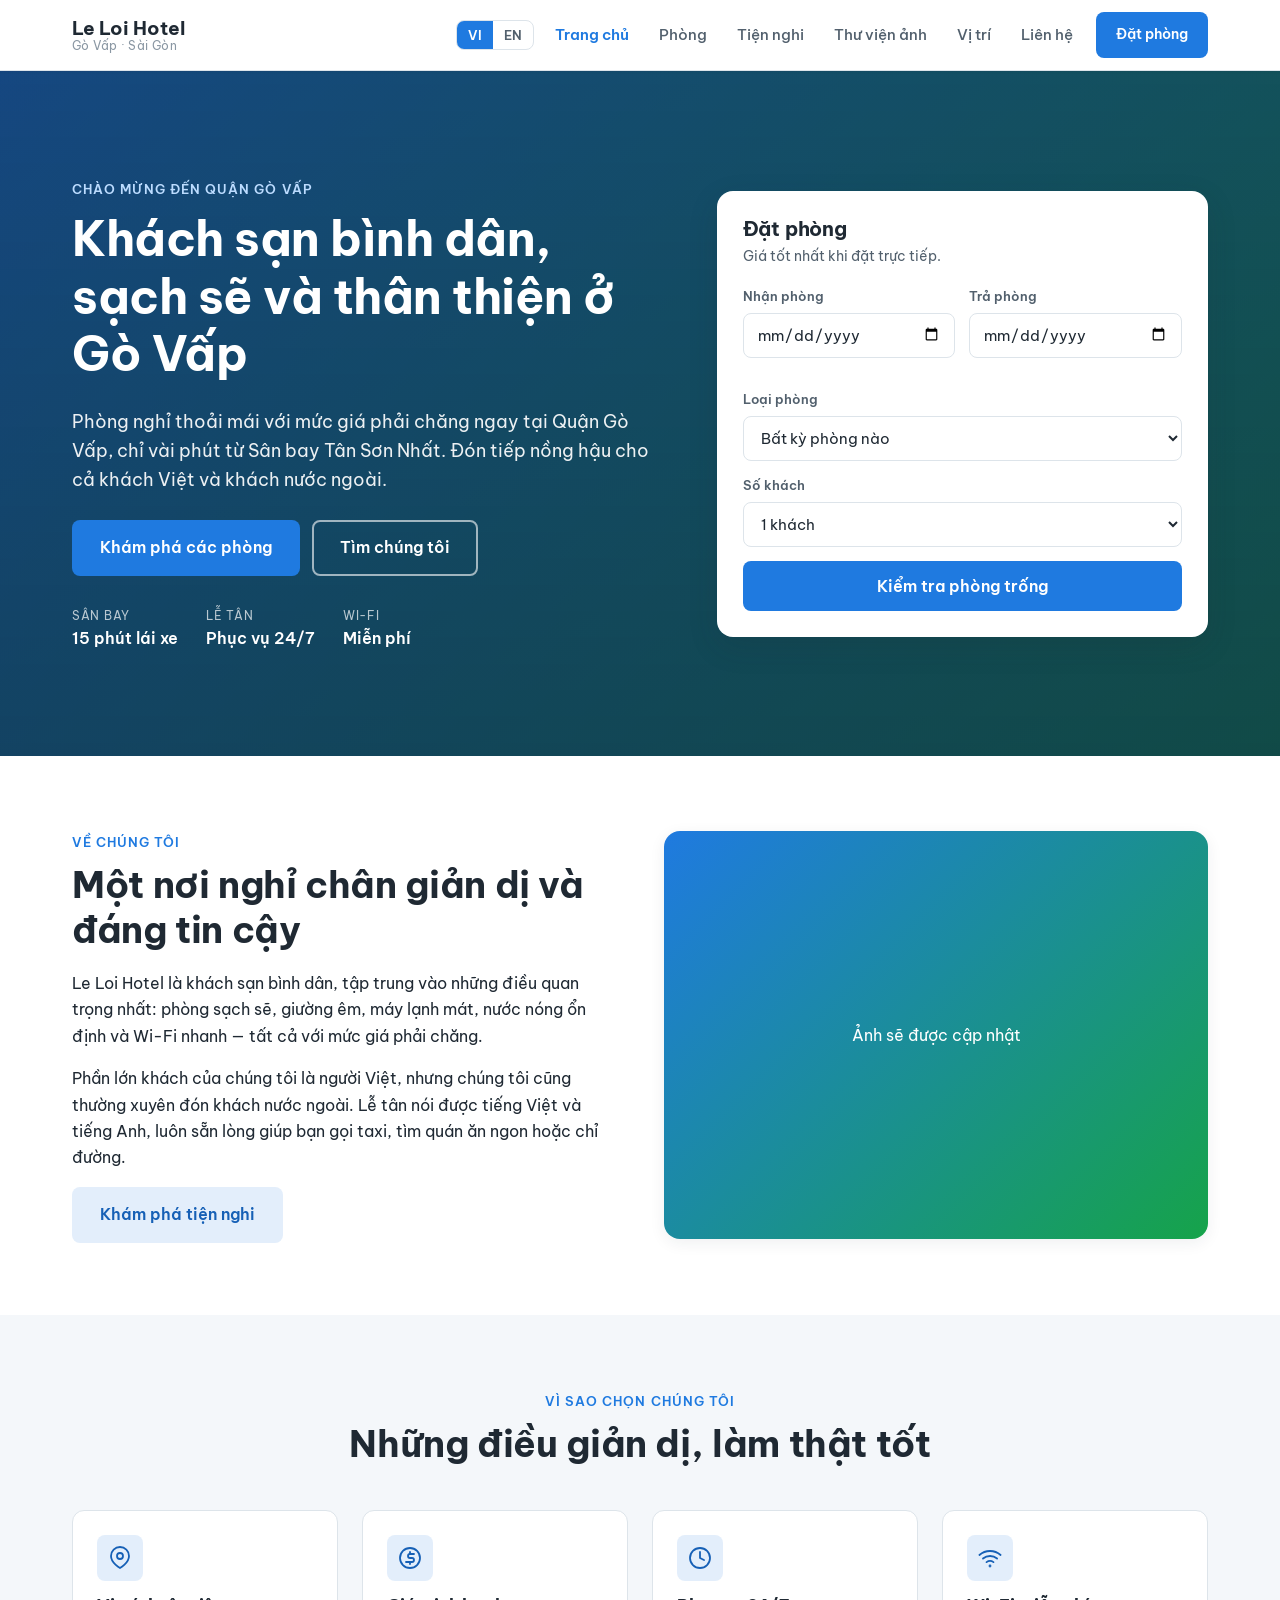
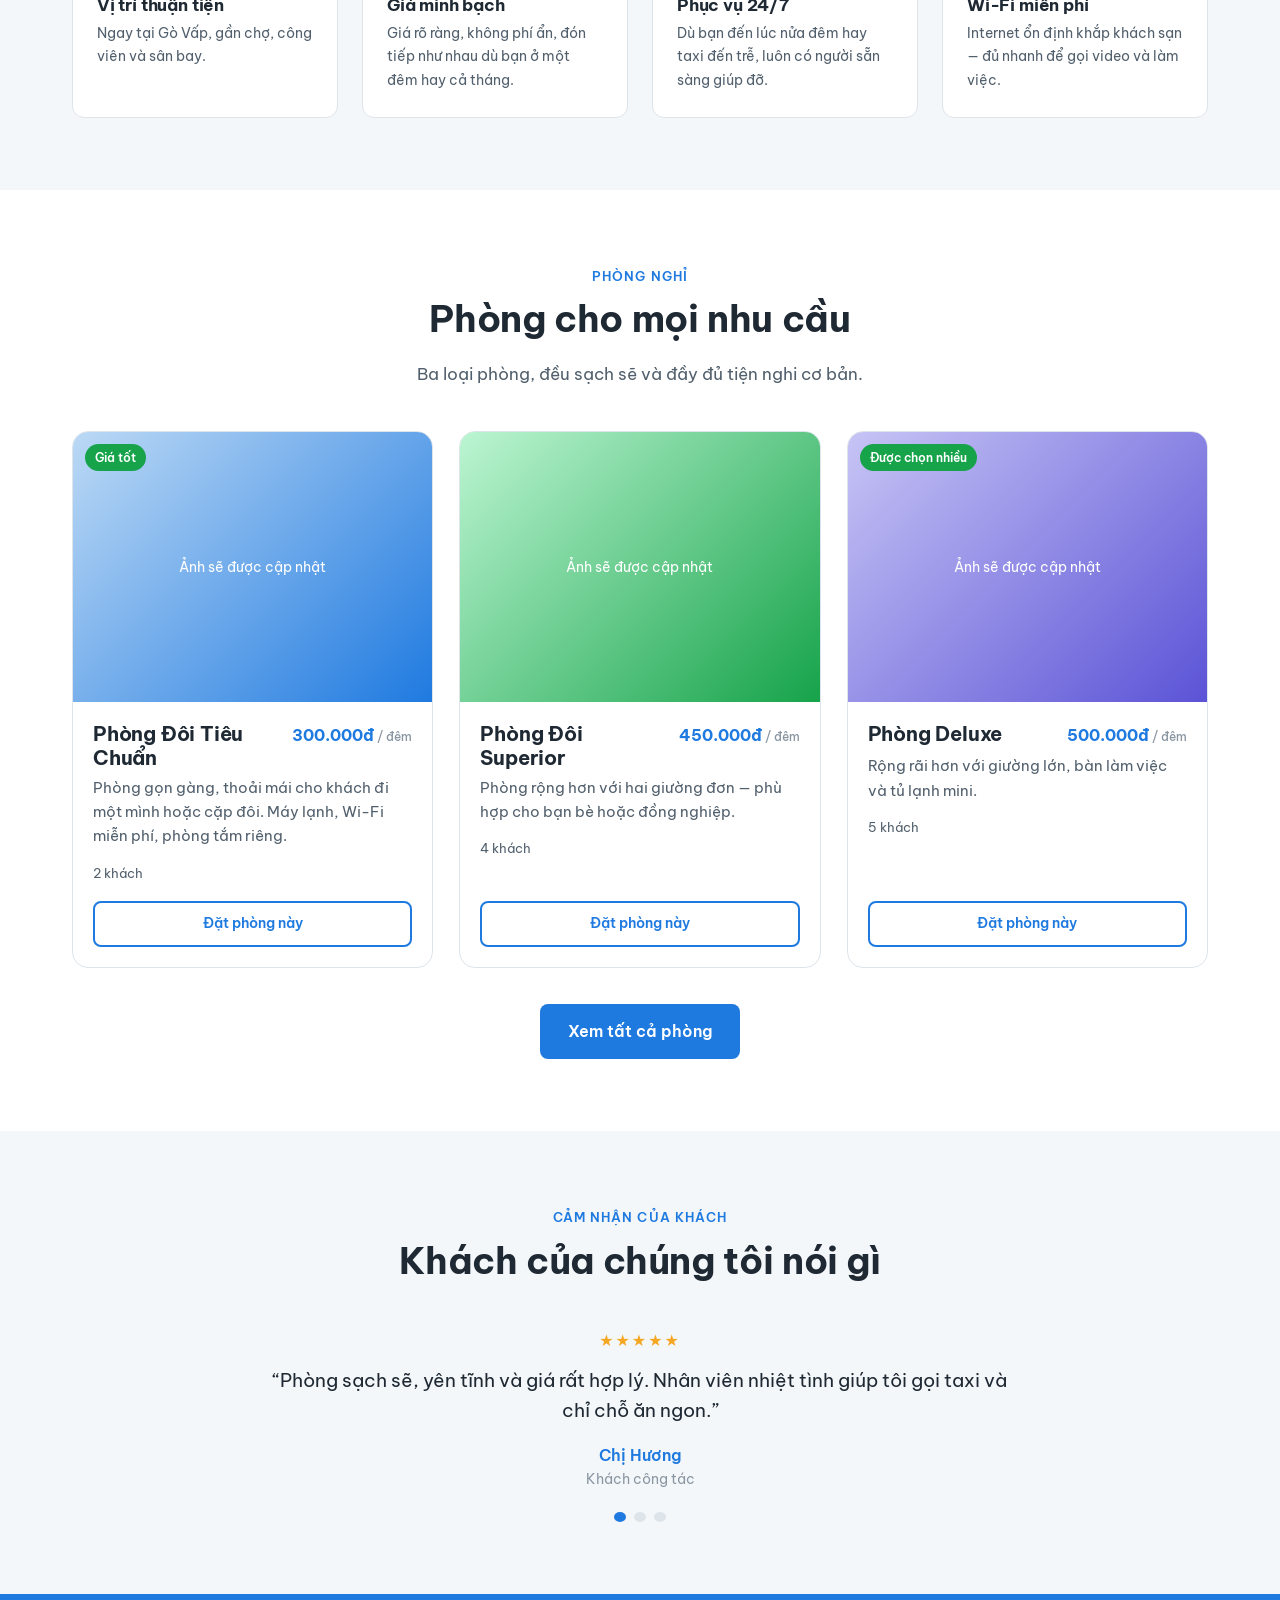
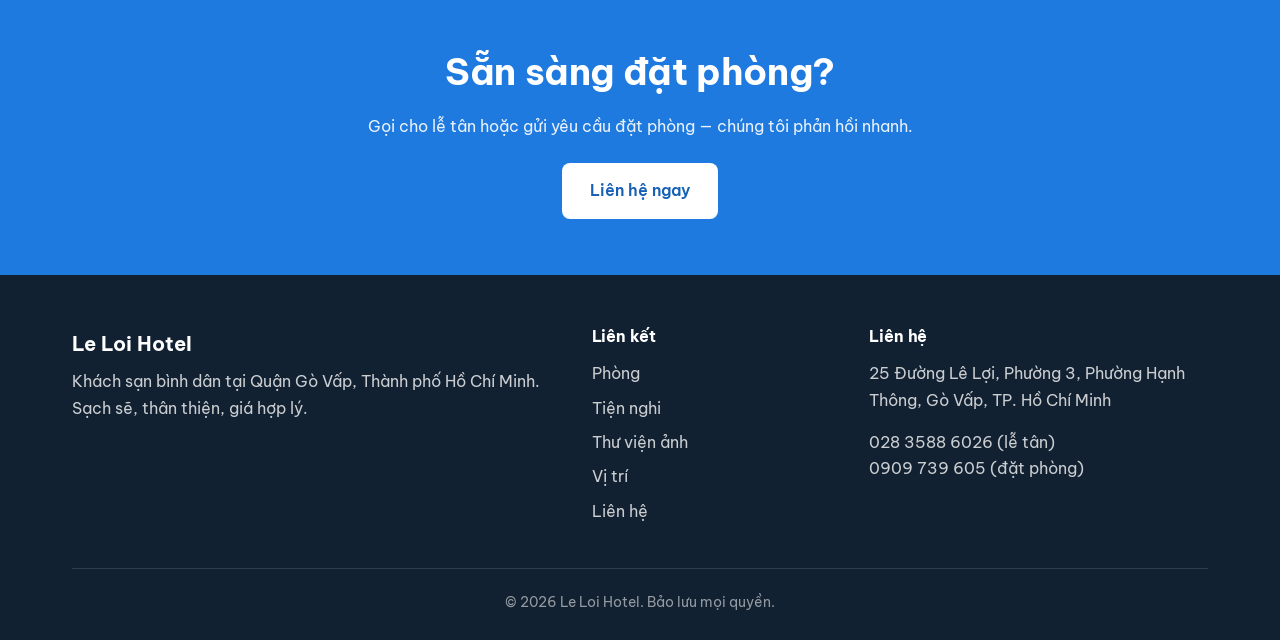
==== index.html @ 4b9545bc "Remove Family room from the website Co-Authored-By: Claude Sonnet 4.6 <noreply@anthropic.com>" ====
<!doctype html>
<html lang="vi">
<head>
  <meta charset="utf-8">
  <meta name="viewport" content="width=device-width, initial-scale=1">
  <title>Le Loi Hotel — Khách sạn bình dân tại Gò Vấp, TP.HCM</title>
  <meta name="description" content="Le Loi Hotel — khách sạn bình dân, sạch sẽ tại 25 Đường Lê Lợi, Phường Hạnh Thông, Gò Vấp, TP.HCM. Gần sân bay Tân Sơn Nhất. Budget hotel in Go Vap, HCMC.">
  <meta name="theme-color" content="#1f7ae0">
  <link rel="icon" href="data:image/svg+xml,%3Csvg xmlns='http://www.w3.org/2000/svg' viewBox='0 0 100 100'%3E%3Crect width='100' height='100' rx='20' fill='%231f7ae0'/%3E%3Ctext x='50' y='70' font-family='Segoe UI,sans-serif' font-size='58' font-weight='700' fill='white' text-anchor='middle'%3EL%3C/text%3E%3C/svg%3E">
  <link rel="preconnect" href="https://fonts.googleapis.com">
  <link rel="preconnect" href="https://fonts.gstatic.com" crossorigin>
  <link href="https://fonts.googleapis.com/css2?family=Be+Vietnam+Pro:wght@400;500;600;700&display=swap" rel="stylesheet">
  <link rel="stylesheet" href="css/style.css">
</head>
<body data-title-key="meta.title.home">

  <!-- NAV -->
  <header class="nav" role="banner">
    <div class="container">
      <div class="nav__inner">
        <a href="index.html" class="nav__brand">
          <span class="nav__brand-name">Le Loi Hotel</span>
          <span class="nav__brand-tag" data-i18n="brand.tag">Gò Vấp · Sài Gòn</span>
        </a>
        <div class="nav__right">
          <div class="lang-switch" role="group" aria-label="Language">
            <button class="lang-switch__btn is-active" data-lang="vi" type="button">VI</button>
            <button class="lang-switch__btn" data-lang="en" type="button">EN</button>
          </div>
          <button class="nav__toggle" type="button" aria-label="Menu" aria-expanded="false">
            <span></span><span></span><span></span>
          </button>
          <nav class="nav__menu" aria-label="Main">
            <a href="index.html" class="nav__link is-active" data-i18n="nav.home">Trang chủ</a>
            <a href="rooms.html" class="nav__link" data-i18n="nav.rooms">Phòng</a>
            <a href="amenities.html" class="nav__link" data-i18n="nav.amenities">Tiện nghi</a>
            <a href="gallery.html" class="nav__link" data-i18n="nav.gallery">Thư viện ảnh</a>
            <a href="location.html" class="nav__link" data-i18n="nav.location">Vị trí</a>
            <a href="contact.html" class="nav__link" data-i18n="nav.contact">Liên hệ</a>
            <a href="#booking" class="btn btn--primary btn--sm nav__cta" data-i18n="nav.book">Đặt phòng</a>
          </nav>
        </div>
      </div>
    </div>
  </header>

  <!-- HERO -->
  <section class="hero" id="booking">
    <div class="container">
      <div class="hero__grid">
        <div class="hero__copy reveal">
          <span class="eyebrow" data-i18n="hero.eyebrow">Chào mừng đến Quận Gò Vấp</span>
          <h1 data-i18n="hero.title">Khách sạn bình dân, sạch sẽ và thân thiện ở Gò Vấp</h1>
          <p class="hero__lead" data-i18n="hero.lead">Phòng nghỉ thoải mái với mức giá phải chăng ngay tại Quận Gò Vấp, chỉ vài phút từ Sân bay Tân Sơn Nhất. Đón tiếp nồng hậu cho cả khách Việt và khách nước ngoài.</p>
          <div style="display:flex; gap:12px; flex-wrap:wrap;">
            <a href="rooms.html" class="btn btn--primary" data-i18n="btn.exploreRooms">Khám phá các phòng</a>
            <a href="location.html" class="btn btn--outline" style="color:#fff; border-color:rgba(255,255,255,0.6);" data-i18n="btn.findUs">Tìm chúng tôi</a>
          </div>
          <div class="hero__meta">
            <div class="hero__meta-item"><span class="label" data-i18n="hero.metaAirport">Sân bay</span><span class="value" data-i18n="hero.metaAirportV">15 phút lái xe</span></div>
            <div class="hero__meta-item"><span class="label" data-i18n="hero.metaDesk">Lễ tân</span><span class="value" data-i18n="hero.metaDeskV">Phục vụ 24/7</span></div>
            <div class="hero__meta-item"><span class="label" data-i18n="hero.metaWifi">Wi-Fi</span><span class="value" data-i18n="hero.metaWifiV">Miễn phí</span></div>
          </div>
        </div>

        <!-- Booking widget -->
        <div class="booking-card reveal">
          <h3 data-i18n="book.title">Đặt phòng</h3>
          <p class="booking-card__sub" data-i18n="book.sub">Giá tốt nhất khi đặt trực tiếp.</p>
          <form data-booking-form novalidate>
            <div class="booking-grid">
              <div class="field">
                <label for="ci" data-i18n="book.checkin">Nhận phòng</label>
                <input type="date" id="ci" name="checkin">
                <span class="field__error"></span>
              </div>
              <div class="field">
                <label for="co" data-i18n="book.checkout">Trả phòng</label>
                <input type="date" id="co" name="checkout">
                <span class="field__error"></span>
              </div>
            </div>
            <div class="field">
              <label for="rt" data-i18n="book.roomtype">Loại phòng</label>
              <select id="rt" name="roomtype">
                <option value="any" data-i18n="book.anyRoom">Bất kỳ phòng nào</option>
                <option value="standard" data-i18n="room.std">Phòng Đôi Tiêu Chuẩn</option>
                <option value="superior" data-i18n="room.sup">Phòng Đôi Superior</option>
                <option value="deluxe" data-i18n="room.dlx">Phòng Deluxe</option>
              </select>
            </div>
            <div class="field">
              <label for="gs" data-i18n="book.guests">Số khách</label>
              <select id="gs" name="guests">
                <option value="1" data-i18n="book.g1">1 khách</option>
                <option value="2" data-i18n="book.g2">2 khách</option>
                <option value="3" data-i18n="book.g3">3 khách</option>
                <option value="4" data-i18n="book.g4">4 khách</option>
              </select>
            </div>
            <button type="submit" class="btn btn--primary btn--block" data-i18n="btn.checkAvail">Kiểm tra phòng trống</button>
          </form>
        </div>
      </div>
    </div>
  </section>

  <!-- WELCOME -->
  <section class="section">
    <div class="container">
      <div class="welcome__grid">
        <div class="welcome__copy reveal">
          <span class="eyebrow" data-i18n="welcome.eyebrow">Về chúng tôi</span>
          <h2 data-i18n="welcome.title">Một nơi nghỉ chân giản dị và đáng tin cậy</h2>
          <p data-i18n="welcome.p1">Le Loi Hotel là khách sạn bình dân, tập trung vào những điều quan trọng nhất: phòng sạch sẽ, giường êm, máy lạnh mát, nước nóng ổn định và Wi-Fi nhanh — tất cả với mức giá phải chăng.</p>
          <p data-i18n="welcome.p2">Phần lớn khách của chúng tôi là người Việt, nhưng chúng tôi cũng thường xuyên đón khách nước ngoài. Lễ tân nói được tiếng Việt và tiếng Anh, luôn sẵn lòng giúp bạn gọi taxi, tìm quán ăn ngon hoặc chỉ đường.</p>
          <a href="amenities.html" class="btn btn--ghost" data-i18n="btn.amenities">Khám phá tiện nghi</a>
        </div>
        <div class="welcome__image reveal">
          <!-- PLACEHOLDER: replace with images/lobby.jpg -->
          <div class="split__image" data-placeholder style="background:linear-gradient(135deg,#1f7ae0,#16a34a); display:grid; place-items:center; color:#fff; text-align:center; padding:20px;">
            <span data-i18n="gal.placeholder">Ảnh sẽ được cập nhật</span>
          </div>
        </div>
      </div>
    </div>
  </section>

  <!-- WHY US -->
  <section class="section section--soft">
    <div class="container">
      <div class="section-header reveal">
        <span class="eyebrow" data-i18n="why.eyebrow">Vì sao chọn chúng tôi</span>
        <h2 data-i18n="why.title">Những điều giản dị, làm thật tốt</h2>
      </div>
      <div class="feature-grid">
        <div class="feature reveal">
          <div class="feature__icon" aria-hidden="true"><svg viewBox="0 0 24 24" fill="none" stroke="currentColor" stroke-width="1.8" stroke-linecap="round" stroke-linejoin="round"><path d="M21 10c0 7-9 12-9 12s-9-5-9-12a9 9 0 0 1 18 0z"/><circle cx="12" cy="10" r="3"/></svg></div>
          <h3 data-i18n="why.loc">Vị trí thuận tiện</h3>
          <p data-i18n="why.locP">Ngay tại Gò Vấp, gần chợ, công viên và sân bay.</p>
        </div>
        <div class="feature reveal">
          <div class="feature__icon" aria-hidden="true"><svg viewBox="0 0 24 24" fill="none" stroke="currentColor" stroke-width="1.8" stroke-linecap="round" stroke-linejoin="round"><circle cx="12" cy="12" r="10"/><path d="M16 8h-4a2 2 0 0 0 0 4h2a2 2 0 0 1 0 4H8"/><path d="M12 6v2M12 16v2"/></svg></div>
          <h3 data-i18n="why.price">Giá minh bạch</h3>
          <p data-i18n="why.priceP">Giá rõ ràng, không phí ẩn, đón tiếp như nhau dù bạn ở một đêm hay cả tháng.</p>
        </div>
        <div class="feature reveal">
          <div class="feature__icon" aria-hidden="true"><svg viewBox="0 0 24 24" fill="none" stroke="currentColor" stroke-width="1.8" stroke-linecap="round" stroke-linejoin="round"><circle cx="12" cy="12" r="10"/><polyline points="12 6 12 12 16 14"/></svg></div>
          <h3 data-i18n="why.service">Phục vụ 24/7</h3>
          <p data-i18n="why.serviceP">Dù bạn đến lúc nửa đêm hay taxi đến trễ, luôn có người sẵn sàng giúp đỡ.</p>
        </div>
        <div class="feature reveal">
          <div class="feature__icon" aria-hidden="true"><svg viewBox="0 0 24 24" fill="none" stroke="currentColor" stroke-width="1.8" stroke-linecap="round" stroke-linejoin="round"><path d="M5 12.55a11 11 0 0 1 14.08 0"/><path d="M1.42 9a16 16 0 0 1 21.16 0"/><path d="M8.53 16.11a6 6 0 0 1 6.95 0"/><circle cx="12" cy="20" r="0.5" fill="currentColor"/></svg></div>
          <h3 data-i18n="why.wifi">Wi-Fi miễn phí</h3>
          <p data-i18n="why.wifiP">Internet ổn định khắp khách sạn — đủ nhanh để gọi video và làm việc.</p>
        </div>
      </div>
    </div>
  </section>

  <!-- FEATURED ROOMS -->
  <section class="section">
    <div class="container">
      <div class="section-header reveal">
        <span class="eyebrow" data-i18n="rooms.eyebrow">Phòng nghỉ</span>
        <h2 data-i18n="rooms.title">Phòng cho mọi nhu cầu</h2>
        <p data-i18n="rooms.lead">Bốn loại phòng, đều sạch sẽ và đầy đủ tiện nghi cơ bản.</p>
      </div>
      <div class="card-grid">
        <article class="room-card reveal">
          <div class="room-card__img" style="background:linear-gradient(135deg,#bcd9f5,#1f7ae0); display:grid; place-items:center;"><span style="color:#fff; font-size:0.85rem;" data-i18n="gal.placeholder">Ảnh sẽ được cập nhật</span><span class="room-card__badge" data-i18n="room.badgeValue">Giá tốt</span></div>
          <div class="room-card__body">
            <div class="room-card__title"><h3 data-i18n="room.std">Phòng Đôi Tiêu Chuẩn</h3><span class="room-card__price">300.000đ<small> <span data-i18n="room.perNight">/ đêm</span></small></span></div>
            <p class="room-card__desc" data-i18n="room.stdDesc">Phòng gọn gàng, thoải mái cho khách đi một mình hoặc cặp đôi. Máy lạnh, Wi-Fi miễn phí, phòng tắm riêng.</p>
            <div class="room-card__meta"><span data-i18n="room.sleeps2">2 khách</span></div>
            <a href="rooms.html" class="btn btn--outline btn--sm" data-i18n="btn.bookRoom">Đặt phòng này</a>
          </div>
        </article>
        <article class="room-card reveal">
          <div class="room-card__img" style="background:linear-gradient(135deg,#bcf5d2,#16a34a); display:grid; place-items:center;"><span style="color:#fff; font-size:0.85rem;" data-i18n="gal.placeholder">Ảnh sẽ được cập nhật</span></div>
          <div class="room-card__body">
            <div class="room-card__title"><h3 data-i18n="room.sup">Phòng Đôi Superior</h3><span class="room-card__price">450.000đ<small> <span data-i18n="room.perNight">/ đêm</span></small></span></div>
            <p class="room-card__desc" data-i18n="room.supDesc">Phòng rộng hơn với hai giường đơn — phù hợp cho bạn bè hoặc đồng nghiệp.</p>
            <div class="room-card__meta"><span data-i18n="room.sleeps4">4 khách</span></div>
            <a href="rooms.html" class="btn btn--outline btn--sm" data-i18n="btn.bookRoom">Đặt phòng này</a>
          </div>
        </article>
        <article class="room-card reveal">
          <div class="room-card__img" style="background:linear-gradient(135deg,#c7c4f5,#5b53d6); display:grid; place-items:center;"><span style="color:#fff; font-size:0.85rem;" data-i18n="gal.placeholder">Ảnh sẽ được cập nhật</span><span class="room-card__badge" data-i18n="room.badgePopular">Được chọn nhiều</span></div>
          <div class="room-card__body">
            <div class="room-card__title"><h3 data-i18n="room.dlx">Phòng Deluxe</h3><span class="room-card__price">500.000đ<small> <span data-i18n="room.perNight">/ đêm</span></small></span></div>
            <p class="room-card__desc" data-i18n="room.dlxDesc">Rộng rãi hơn với giường lớn, bàn làm việc và tủ lạnh mini.</p>
            <div class="room-card__meta"><span data-i18n="room.sleeps5">5 khách</span></div>
            <a href="rooms.html" class="btn btn--outline btn--sm" data-i18n="btn.bookRoom">Đặt phòng này</a>
          </div>
        </article>
      </div>
      <div class="text-center" style="margin-top:36px;">
        <a href="rooms.html" class="btn btn--primary" data-i18n="btn.viewAll">Xem tất cả phòng</a>
      </div>
    </div>
  </section>

  <!-- TESTIMONIALS -->
  <section class="section section--soft">
    <div class="container">
      <div class="section-header reveal">
        <span class="eyebrow" data-i18n="test.eyebrow">Cảm nhận của khách</span>
        <h2 data-i18n="test.title">Khách của chúng tôi nói gì</h2>
      </div>
      <div class="testimonial-carousel reveal" data-testimonials>
        <div class="testimonial is-active">
          <div class="testimonial__stars">★★★★★</div>
          <p class="testimonial__quote" data-i18n="test.q1">“Phòng sạch sẽ, yên tĩnh và giá rất hợp lý...”</p>
          <div class="testimonial__author" data-i18n="test.a1">Chị Hương</div>
          <div class="testimonial__role" data-i18n="test.r1">Khách công tác</div>
        </div>
        <div class="testimonial">
          <div class="testimonial__stars">★★★★★</div>
          <p class="testimonial__quote" data-i18n="test.q2">“Stayed two weeks while working in Saigon...”</p>
          <div class="testimonial__author" data-i18n="test.a2">David</div>
          <div class="testimonial__role" data-i18n="test.r2">Khách nước ngoài</div>
        </div>
        <div class="testimonial">
          <div class="testimonial__stars">★★★★★</div>
          <p class="testimonial__quote" data-i18n="test.q3">“Gia đình tôi bốn người ở phòng gia đình rất thoải mái...”</p>
          <div class="testimonial__author" data-i18n="test.a3">Anh Tuấn</div>
          <div class="testimonial__role" data-i18n="test.r3">Gia đình bốn người</div>
        </div>
        <div class="testimonial-dots">
          <button class="testimonial-dot is-active" aria-label="1"></button>
          <button class="testimonial-dot" aria-label="2"></button>
          <button class="testimonial-dot" aria-label="3"></button>
        </div>
      </div>
    </div>
  </section>

  <!-- CTA -->
  <section class="cta-band">
    <div class="container reveal">
      <h2 data-i18n="cta.title">Sẵn sàng đặt phòng?</h2>
      <p data-i18n="cta.lead">Gọi cho lễ tân hoặc gửi yêu cầu đặt phòng — chúng tôi phản hồi nhanh.</p>
      <a href="contact.html" class="btn btn--primary" data-i18n="cta.btn">Liên hệ ngay</a>
    </div>
  </section>

  <!-- FOOTER -->
  <footer class="footer">
    <div class="container">
      <div class="footer__grid">
        <div>
          <div class="footer__brand-name">Le Loi Hotel</div>
          <p data-i18n="foot.about">Khách sạn bình dân tại Quận Gò Vấp, Thành phố Hồ Chí Minh. Sạch sẽ, thân thiện, giá hợp lý.</p>
        </div>
        <div>
          <h4 data-i18n="foot.links">Liên kết</h4>
          <ul class="footer__links">
            <li><a href="rooms.html" data-i18n="nav.rooms">Phòng</a></li>
            <li><a href="amenities.html" data-i18n="nav.amenities">Tiện nghi</a></li>
            <li><a href="gallery.html" data-i18n="nav.gallery">Thư viện ảnh</a></li>
            <li><a href="location.html" data-i18n="nav.location">Vị trí</a></li>
            <li><a href="contact.html" data-i18n="nav.contact">Liên hệ</a></li>
          </ul>
        </div>
        <div>
          <h4 data-i18n="foot.contact">Liên hệ</h4>
          <p data-i18n="foot.addr">Đường Lê Lợi, Quận Gò Vấp, TP. Hồ Chí Minh</p>
          <p>028 3588 6026 (lễ tân)<br>0909 739 605 (đặt phòng)</p>
        </div>
      </div>
      <div class="footer__bottom">
        © <span data-year>2026</span> Le Loi Hotel. <span data-i18n="foot.rights">Bảo lưu mọi quyền.</span>
      </div>
    </div>
  </footer>

  <!-- BOOKING MODAL -->
  <div class="modal" id="booking-modal" role="dialog" aria-modal="true" aria-labelledby="modal-title">
    <div class="modal__overlay" data-modal-close></div>
    <div class="modal__dialog">
      <button class="modal__close" data-modal-close aria-label="Close"><svg width="22" height="22" viewBox="0 0 24 24" fill="none" stroke="currentColor" stroke-width="2"><line x1="18" y1="6" x2="6" y2="18"/><line x1="6" y1="6" x2="18" y2="18"/></svg></button>
      <div class="modal__icon"><svg width="28" height="28" viewBox="0 0 24 24" fill="none" stroke="currentColor" stroke-width="2.2" stroke-linecap="round" stroke-linejoin="round"><polyline points="20 6 9 17 4 12"/></svg></div>
      <h3 id="modal-title" data-i18n="modal.title">Đã nhận yêu cầu đặt phòng</h3>
      <p data-i18n="modal.body">Cảm ơn bạn! Chúng tôi sẽ liên hệ trong vòng 2 giờ để xác nhận.</p>
      <div class="modal__summary">
        <div class="modal__row"><span class="label" data-i18n="modal.room">Phòng</span><span class="value" data-field="modal-room"></span></div>
        <div class="modal__row"><span class="label" data-i18n="modal.checkin">Nhận phòng</span><span class="value" data-field="modal-checkin"></span></div>
        <div class="modal__row"><span class="label" data-i18n="modal.checkout">Trả phòng</span><span class="value" data-field="modal-checkout"></span></div>
        <div class="modal__row"><span class="label" data-i18n="modal.guests">Số khách</span><span class="value" data-field="modal-guests"></span></div>
      </div>
      <button class="btn btn--primary btn--block" data-modal-ack data-i18n="btn.ack">Đã rõ, cảm ơn</button>
    </div>
  </div>

  <script src="js/i18n.js"></script>
  <script src="js/main.js"></script>
  <script src="js/booking.js"></script>
</body>
</html>
---- css/style.css ----
/* ==========================================================================
   Khách sạn Đại Nghĩa — Stylesheet
   Budget-friendly - clean, friendly, trustworthy. Blue accent.
   ========================================================================== */

/* --------------------------------------------------------------------------
   1. Design Tokens
   -------------------------------------------------------------------------- */
:root {
  /* Colors — clean & practical, blue accent signals trust/value */
  --color-bg: #ffffff;
  --color-bg-soft: #f4f7fa;
  --color-bg-muted: #eaf0f6;
  --color-text: #1f2933;
  --color-text-muted: #52606d;
  --color-text-light: #8a97a3;
  --color-accent: #1f7ae0;
  --color-accent-dark: #1660b6;
  --color-accent-soft: #e3eefb;
  --color-secondary: #16a34a;       /* green for "available / included" cues */
  --color-secondary-soft: #e4f6ea;
  --color-border: #dde4ea;
  --color-overlay: rgba(255, 255, 255, 0.95);
  --color-shadow: rgba(31, 41, 51, 0.07);
  --color-shadow-strong: rgba(31, 41, 51, 0.14);
  --color-success: #16a34a;
  --color-error: #d64545;

  /* Typography — friendly, legible, free of luxury serif */
  --font-heading: 'Be Vietnam Pro', 'Segoe UI', system-ui, sans-serif;
  --font-body: 'Be Vietnam Pro', 'Segoe UI', system-ui, sans-serif;

  /* Spacing */
  --section-padding-y: 72px;
  --section-padding-y-mobile: 44px;
  --container-max: 1180px;
  --container-pad: 22px;

  /* Effects — softer, simpler than luxury build */
  --radius-sm: 8px;
  --radius-md: 12px;
  --radius-lg: 16px;
  --radius-xl: 22px;
  --shadow-sm: 0 1px 3px var(--color-shadow);
  --shadow-md: 0 4px 16px var(--color-shadow);
  --shadow-lg: 0 10px 30px var(--color-shadow-strong);
  --transition: 200ms cubic-bezier(0.4, 0, 0.2, 1);
  --transition-slow: 400ms cubic-bezier(0.4, 0, 0.2, 1);
}

/* --------------------------------------------------------------------------
   2. Reset & Base
   -------------------------------------------------------------------------- */
*, *::before, *::after { box-sizing: border-box; }

html { scroll-behavior: smooth; -webkit-text-size-adjust: 100%; }

body {
  margin: 0;
  font-family: var(--font-body);
  font-size: 16px;
  line-height: 1.65;
  color: var(--color-text);
  background: var(--color-bg);
  -webkit-font-smoothing: antialiased;
  -moz-osx-font-smoothing: grayscale;
}

h1, h2, h3, h4 {
  font-family: var(--font-heading);
  font-weight: 700;
  line-height: 1.2;
  margin: 0 0 0.5em;
  color: var(--color-text);
  letter-spacing: -0.01em;
}
h1 { font-size: clamp(2rem, 5vw, 3rem); }
h2 { font-size: clamp(1.6rem, 3.5vw, 2.3rem); }
h3 { font-size: 1.25rem; }
h4 { font-size: 1.05rem; }

p { margin: 0 0 1rem; }
a { color: var(--color-accent); text-decoration: none; transition: color var(--transition); }
a:hover { color: var(--color-accent-dark); }
img { max-width: 100%; display: block; }
ul { margin: 0; padding: 0; list-style: none; }

:focus-visible {
  outline: 3px solid var(--color-accent);
  outline-offset: 2px;
  border-radius: 3px;
}

/* --------------------------------------------------------------------------
   3. Layout helpers
   -------------------------------------------------------------------------- */
.container {
  width: 100%;
  max-width: var(--container-max);
  margin: 0 auto;
  padding: 0 var(--container-pad);
}

.section { padding: var(--section-padding-y) 0; }
.section--soft { background: var(--color-bg-soft); }
.section--muted { background: var(--color-bg-muted); }

.section-header { max-width: 680px; margin: 0 auto 44px; text-align: center; }
.section-header p { color: var(--color-text-muted); font-size: 1.05rem; }

.eyebrow {
  display: inline-block;
  font-size: 0.8rem;
  font-weight: 600;
  letter-spacing: 0.08em;
  text-transform: uppercase;
  color: var(--color-accent);
  margin-bottom: 10px;
}

@media (max-width: 768px) {
  .section { padding: var(--section-padding-y-mobile) 0; }
}

/* --------------------------------------------------------------------------
   4. Buttons
   -------------------------------------------------------------------------- */
.btn {
  display: inline-flex;
  align-items: center;
  justify-content: center;
  gap: 8px;
  font-family: var(--font-body);
  font-size: 0.98rem;
  font-weight: 600;
  padding: 13px 26px;
  border: 2px solid transparent;
  border-radius: var(--radius-sm);
  cursor: pointer;
  transition: all var(--transition);
  white-space: nowrap;
  text-align: center;
}
.btn--primary { background: var(--color-accent); color: #fff; }
.btn--primary:hover { background: var(--color-accent-dark); color: #fff; transform: translateY(-1px); }
.btn--outline { background: transparent; color: var(--color-accent); border-color: var(--color-accent); }
.btn--outline:hover { background: var(--color-accent); color: #fff; }
.btn--ghost { background: var(--color-accent-soft); color: var(--color-accent-dark); }
.btn--ghost:hover { background: var(--color-accent); color: #fff; }
.btn--sm { padding: 9px 18px; font-size: 0.9rem; }
.btn--block { width: 100%; }

/* --------------------------------------------------------------------------
   5. Navigation
   -------------------------------------------------------------------------- */
.nav {
  position: sticky;
  top: 0;
  z-index: 100;
  background: var(--color-bg);
  border-bottom: 1px solid var(--color-border);
  box-shadow: var(--shadow-sm);
}
.nav__inner {
  display: flex;
  align-items: center;
  justify-content: space-between;
  gap: 16px;
  height: 70px;
}
.nav__brand { display: flex; flex-direction: column; line-height: 1.15; }
.nav__brand-name { font-family: var(--font-heading); font-weight: 700; font-size: 1.18rem; color: var(--color-text); }
.nav__brand-tag { font-size: 0.72rem; color: var(--color-text-light); letter-spacing: 0.04em; }

.nav__menu { display: flex; align-items: center; gap: 4px; }
.nav__link {
  padding: 8px 13px;
  border-radius: var(--radius-sm);
  color: var(--color-text-muted);
  font-weight: 500;
  font-size: 0.95rem;
  transition: all var(--transition);
}
.nav__link:hover { color: var(--color-accent); background: var(--color-accent-soft); }
.nav__link.is-active { color: var(--color-accent); font-weight: 600; }
.nav__cta { margin-left: 6px; color: #fff; }
.nav__cta:hover { color: #fff; }

/* Nav right group (lang switch + hamburger + menu) */
.nav__right {
  display: flex;
  align-items: center;
  gap: 8px;
}

/* Language toggle */
.lang-switch {
  display: inline-flex;
  border: 1.5px solid var(--color-border);
  border-radius: var(--radius-sm);
  overflow: hidden;
}
.lang-switch__btn {
  border: none;
  background: transparent;
  padding: 6px 11px;
  font-family: var(--font-body);
  font-size: 0.82rem;
  font-weight: 600;
  color: var(--color-text-muted);
  cursor: pointer;
  transition: all var(--transition);
}
.lang-switch__btn.is-active { background: var(--color-accent); color: #fff; }

.nav__toggle {
  display: none;
  flex-direction: column;
  gap: 5px;
  background: none;
  border: none;
  cursor: pointer;
  padding: 8px;
}
.nav__toggle span {
  width: 24px; height: 2px;
  background: var(--color-text);
  border-radius: 2px;
  transition: all var(--transition);
}

@media (max-width: 860px) {
  .nav__toggle { display: flex; }
  .nav__menu {
    position: fixed;
    top: 70px; left: 0; right: 0;
    flex-direction: column;
    align-items: stretch;
    background: var(--color-bg);
    padding: 16px var(--container-pad) 28px;
    gap: 6px;
    border-bottom: 1px solid var(--color-border);
    box-shadow: var(--shadow-md);
    transform: translateY(-130%);
    transition: transform var(--transition-slow);
    max-height: calc(100vh - 70px);
    overflow-y: auto;
  }
  .nav__menu.is-open { transform: translateY(0); }
  .nav__link { padding: 12px 14px; font-size: 1.02rem; }
  .nav__cta { margin: 8px 0 0; }
}

/* --------------------------------------------------------------------------
   6. Hero
   -------------------------------------------------------------------------- */
.hero {
  position: relative;
  background:
    linear-gradient(180deg, rgba(15, 40, 70, 0.62), rgba(15, 40, 70, 0.72)),
    var(--hero-img, linear-gradient(135deg, #1f7ae0, #16a34a)) center/cover no-repeat;
  color: #fff;
  padding: clamp(56px, 9vw, 104px) 0;
}
.hero__grid { display: grid; grid-template-columns: 1.1fr 0.9fr; gap: 44px; align-items: center; }
.hero__copy { max-width: 620px; }
.hero h1 { color: #fff; }
.hero__lead { font-size: 1.1rem; color: rgba(255,255,255,0.92); margin-bottom: 26px; }
.hero .eyebrow { color: #bcdcff; }
.hero__meta { display: flex; gap: 28px; margin-top: 30px; flex-wrap: wrap; }
.hero__meta-item { display: flex; flex-direction: column; }
.hero__meta-item .label { font-size: 0.74rem; text-transform: uppercase; letter-spacing: 0.06em; color: rgba(255,255,255,0.7); }
.hero__meta-item .value { font-weight: 600; font-size: 1.02rem; }

@media (max-width: 860px) {
  .hero__grid { grid-template-columns: 1fr; }
}

/* --------------------------------------------------------------------------
   7. Booking widget
   -------------------------------------------------------------------------- */
.booking-card {
  background: #fff;
  border-radius: var(--radius-lg);
  box-shadow: var(--shadow-lg);
  padding: 26px;
  color: var(--color-text);
}
.booking-card h3 { margin-bottom: 4px; }
.booking-card__sub { font-size: 0.88rem; color: var(--color-text-muted); margin-bottom: 18px; }
.booking-grid { display: grid; grid-template-columns: 1fr 1fr; gap: 14px; }
.field { display: flex; flex-direction: column; gap: 5px; margin-bottom: 14px; }
.field--full { grid-column: 1 / -1; }
.field label { font-size: 0.82rem; font-weight: 600; color: var(--color-text-muted); }
.field input, .field select, .field textarea {
  font-family: var(--font-body);
  font-size: 0.95rem;
  padding: 11px 13px;
  border: 1.5px solid var(--color-border);
  border-radius: var(--radius-sm);
  background: #fff;
  color: var(--color-text);
  transition: border-color var(--transition);
  width: 100%;
}
.field input:focus, .field select:focus, .field textarea:focus {
  outline: none;
  border-color: var(--color-accent);
}
.field--error input, .field--error select, .field--error textarea { border-color: var(--color-error); }
.field__error { color: var(--color-error); font-size: 0.8rem; min-height: 1em; }

/* --------------------------------------------------------------------------
   8. Cards / grids
   -------------------------------------------------------------------------- */
.card-grid { display: grid; grid-template-columns: repeat(auto-fit, minmax(280px, 1fr)); gap: 26px; }

.room-card {
  background: #fff;
  border: 1px solid var(--color-border);
  border-radius: var(--radius-lg);
  overflow: hidden;
  display: flex;
  flex-direction: column;
  transition: transform var(--transition), box-shadow var(--transition);
}
.room-card:hover { transform: translateY(-4px); box-shadow: var(--shadow-md); }
.room-card__img { aspect-ratio: 4 / 3; background: var(--color-bg-muted) center/cover no-repeat; position: relative; }
.room-card__badge {
  position: absolute; top: 12px; left: 12px;
  background: var(--color-secondary); color: #fff;
  font-size: 0.72rem; font-weight: 600;
  padding: 4px 10px; border-radius: 100px;
}
.room-card__body { padding: 20px; display: flex; flex-direction: column; flex: 1; }
.room-card__title { display: flex; justify-content: space-between; align-items: baseline; gap: 10px; margin-bottom: 6px; }
.room-card__title h3 { margin: 0; }
.room-card__price { font-weight: 700; color: var(--color-accent); white-space: nowrap; }
.room-card__price small { font-weight: 500; color: var(--color-text-light); font-size: 0.78rem; }
.room-card__desc { color: var(--color-text-muted); font-size: 0.92rem; margin-bottom: 14px; }
.room-card__meta { display: flex; gap: 14px; font-size: 0.84rem; color: var(--color-text-muted); margin-bottom: 16px; flex-wrap: wrap; }
.room-card__meta span { display: inline-flex; align-items: center; gap: 5px; }
.room-card .btn { margin-top: auto; }

/* Feature grid (amenities / why-us) */
.feature-grid { display: grid; grid-template-columns: repeat(auto-fit, minmax(240px, 1fr)); gap: 24px; }
.feature {
  background: #fff;
  border: 1px solid var(--color-border);
  border-radius: var(--radius-md);
  padding: 24px;
  transition: transform var(--transition), box-shadow var(--transition);
}
.feature:hover { transform: translateY(-3px); box-shadow: var(--shadow-md); }
.feature__icon {
  width: 46px; height: 46px;
  display: grid; place-items: center;
  background: var(--color-accent-soft);
  color: var(--color-accent-dark);
  border-radius: var(--radius-sm);
  margin-bottom: 14px;
}
.feature__icon svg { width: 24px; height: 24px; }
.feature h3 { font-size: 1.08rem; margin-bottom: 6px; }
.feature p { font-size: 0.9rem; color: var(--color-text-muted); margin: 0; }

/* Services list */
.services-list { display: grid; grid-template-columns: repeat(auto-fit, minmax(260px, 1fr)); gap: 20px; }
.service-item { padding: 20px; border-left: 3px solid var(--color-accent); background: var(--color-bg-soft); border-radius: 0 var(--radius-sm) var(--radius-sm) 0; }
.service-item h4 { margin-bottom: 5px; }
.service-item p { font-size: 0.9rem; color: var(--color-text-muted); margin: 0; }

/* --------------------------------------------------------------------------
   9. Welcome / split sections
   -------------------------------------------------------------------------- */
.welcome__grid, .split__grid { display: grid; grid-template-columns: 1fr 1fr; gap: 48px; align-items: center; }
.welcome__image img, .split__image img { border-radius: var(--radius-lg); box-shadow: var(--shadow-md); width: 100%; }
.split__image { aspect-ratio: 4 / 3; border-radius: var(--radius-lg); background: var(--color-bg-muted) center/cover; box-shadow: var(--shadow-md); }
@media (max-width: 860px) {
  .welcome__grid, .split__grid { grid-template-columns: 1fr; gap: 28px; }
}

/* --------------------------------------------------------------------------
   10. Page hero (subpages)
   -------------------------------------------------------------------------- */
.page-hero {
  background:
    linear-gradient(rgba(15, 40, 70, 0.58), rgba(15, 40, 70, 0.66)),
    var(--page-hero-img, linear-gradient(135deg, #1f7ae0, #16a34a)) center/cover no-repeat;
  color: #fff;
  padding: clamp(48px, 7vw, 88px) 0;
  text-align: center;
}
.page-hero h1 { color: #fff; }
.page-hero p { max-width: 640px; margin: 0 auto; color: rgba(255,255,255,0.92); font-size: 1.05rem; }
.page-hero .eyebrow { color: #bcdcff; }

/* --------------------------------------------------------------------------
   11. Filters (rooms / gallery)
   -------------------------------------------------------------------------- */
.filters { display: flex; flex-wrap: wrap; gap: 14px; justify-content: center; margin-bottom: 36px; }
.filters .field { margin: 0; min-width: 160px; }
.filter-tabs { display: flex; flex-wrap: wrap; gap: 8px; justify-content: center; margin-bottom: 32px; }
.filter-tab {
  padding: 8px 18px;
  border: 1.5px solid var(--color-border);
  border-radius: 100px;
  background: #fff;
  font-family: var(--font-body);
  font-weight: 500;
  font-size: 0.9rem;
  color: var(--color-text-muted);
  cursor: pointer;
  transition: all var(--transition);
}
.filter-tab:hover { border-color: var(--color-accent); color: var(--color-accent); }
.filter-tab.is-active { background: var(--color-accent); border-color: var(--color-accent); color: #fff; }

.filter-empty { text-align: center; color: var(--color-text-muted); padding: 40px 0; }

/* --------------------------------------------------------------------------
   12. Gallery
   -------------------------------------------------------------------------- */
.gallery-grid { display: grid; grid-template-columns: repeat(auto-fill, minmax(240px, 1fr)); gap: 14px; }
.gallery-item {
  aspect-ratio: 1 / 1;
  border-radius: var(--radius-md);
  overflow: hidden;
  cursor: pointer;
  background: var(--color-bg-muted);
  border: none;
  padding: 0;
  position: relative;
}
.gallery-item img { width: 100%; height: 100%; object-fit: cover; transition: transform var(--transition-slow); }
.gallery-item:hover img { transform: scale(1.06); }

/* Lightbox */
.lightbox {
  position: fixed; inset: 0; z-index: 200;
  background: rgba(10, 20, 35, 0.92);
  display: none;
  align-items: center; justify-content: center;
  padding: 24px;
}
.lightbox.is-open { display: flex; }
.lightbox__img { max-width: 90vw; max-height: 82vh; border-radius: var(--radius-md); }
.lightbox__btn {
  position: absolute;
  background: rgba(255,255,255,0.14);
  border: none; color: #fff;
  width: 48px; height: 48px;
  border-radius: 50%;
  font-size: 1.5rem; cursor: pointer;
  display: grid; place-items: center;
  transition: background var(--transition);
}
.lightbox__btn:hover { background: rgba(255,255,255,0.28); }
.lightbox__close { top: 20px; right: 20px; }
.lightbox__prev { left: 20px; top: 50%; transform: translateY(-50%); }
.lightbox__next { right: 20px; top: 50%; transform: translateY(-50%); }

/* --------------------------------------------------------------------------
   13. FAQ
   -------------------------------------------------------------------------- */
.faq { max-width: 760px; margin: 0 auto; }
.faq-item { border: 1px solid var(--color-border); border-radius: var(--radius-md); margin-bottom: 12px; overflow: hidden; background: #fff; }
.faq-q {
  width: 100%; text-align: left;
  background: none; border: none;
  padding: 18px 20px;
  font-family: var(--font-heading); font-weight: 600; font-size: 1.02rem;
  color: var(--color-text);
  cursor: pointer;
  display: flex; justify-content: space-between; align-items: center; gap: 14px;
}
.faq-q__icon { transition: transform var(--transition); color: var(--color-accent); flex-shrink: 0; }
.faq-item.is-open .faq-q__icon { transform: rotate(45deg); }
.faq-a { max-height: 0; overflow: hidden; transition: max-height var(--transition-slow); }
.faq-a__inner { padding: 0 20px 18px; color: var(--color-text-muted); font-size: 0.95rem; }

/* --------------------------------------------------------------------------
   14. Testimonials
   -------------------------------------------------------------------------- */
.testimonial-carousel { max-width: 760px; margin: 0 auto; position: relative; text-align: center; }
.testimonial { display: none; }
.testimonial.is-active { display: block; animation: fade 0.5s ease; }
.testimonial__stars { color: #f5a623; margin-bottom: 12px; letter-spacing: 2px; }
.testimonial__quote { font-size: 1.18rem; line-height: 1.6; color: var(--color-text); margin-bottom: 16px; }
.testimonial__author { font-weight: 600; color: var(--color-accent); }
.testimonial__role { font-size: 0.85rem; color: var(--color-text-light); }
.testimonial-dots { display: flex; gap: 8px; justify-content: center; margin-top: 22px; }
.testimonial-dot { width: 10px; height: 10px; border-radius: 50%; border: none; background: var(--color-border); cursor: pointer; transition: background var(--transition); }
.testimonial-dot.is-active { background: var(--color-accent); }
@keyframes fade { from { opacity: 0; } to { opacity: 1; } }

/* --------------------------------------------------------------------------
   15. Attractions
   -------------------------------------------------------------------------- */
.attraction-list { display: grid; grid-template-columns: repeat(auto-fit, minmax(250px, 1fr)); gap: 18px; }
.attraction {
  display: flex; gap: 14px; align-items: flex-start;
  padding: 18px;
  border: 1px solid var(--color-border);
  border-radius: var(--radius-md);
  background: #fff;
}
.attraction__dist { flex-shrink: 0; background: var(--color-accent-soft); color: var(--color-accent-dark); font-weight: 700; font-size: 0.82rem; padding: 8px 10px; border-radius: var(--radius-sm); text-align: center; min-width: 64px; }
.attraction h4 { margin-bottom: 3px; }
.attraction p { font-size: 0.88rem; color: var(--color-text-muted); margin: 0; }

/* --------------------------------------------------------------------------
   16. Contact
   -------------------------------------------------------------------------- */
.contact-grid { display: grid; grid-template-columns: 1.3fr 0.7fr; gap: 40px; align-items: start; }
.contact-aside { background: var(--color-bg-soft); border-radius: var(--radius-lg); padding: 26px; }
.contact-aside h3 { margin-bottom: 14px; }
.contact-detail { display: flex; gap: 12px; margin-bottom: 16px; align-items: flex-start; }
.contact-detail__icon { color: var(--color-accent); flex-shrink: 0; margin-top: 2px; }
.contact-detail__label { font-size: 0.78rem; text-transform: uppercase; letter-spacing: 0.05em; color: var(--color-text-light); }
.contact-detail__value { font-weight: 500; }
.form-note { font-size: 0.82rem; color: var(--color-text-light); margin-top: 4px; }
.form-status { padding: 14px 16px; border-radius: var(--radius-sm); margin-bottom: 16px; display: none; }
.form-status.is-visible { display: block; }
.form-status--success { background: var(--color-secondary-soft); color: var(--color-success); }
@media (max-width: 860px) {
  .contact-grid { grid-template-columns: 1fr; gap: 28px; }
}

/* --------------------------------------------------------------------------
   17. Map
   -------------------------------------------------------------------------- */
.map-embed { border-radius: var(--radius-lg); overflow: hidden; box-shadow: var(--shadow-md); border: 1px solid var(--color-border); }
.map-embed iframe { display: block; width: 100%; height: 420px; border: 0; }

/* --------------------------------------------------------------------------
   18. Modal
   -------------------------------------------------------------------------- */
.modal { position: fixed; inset: 0; z-index: 300; display: none; align-items: center; justify-content: center; padding: 24px; }
.modal.is-open { display: flex; }
.modal__overlay { position: absolute; inset: 0; background: rgba(10, 20, 35, 0.6); }
.modal__dialog {
  position: relative;
  background: #fff;
  border-radius: var(--radius-lg);
  box-shadow: var(--shadow-lg);
  max-width: 480px; width: 100%;
  padding: 32px;
  animation: pop 0.3s ease;
}
@keyframes pop { from { transform: scale(0.94); opacity: 0; } to { transform: scale(1); opacity: 1; } }
.modal__close { position: absolute; top: 14px; right: 14px; background: none; border: none; cursor: pointer; color: var(--color-text-muted); padding: 6px; }
.modal__icon { width: 56px; height: 56px; display: grid; place-items: center; background: var(--color-secondary-soft); color: var(--color-success); border-radius: 50%; margin-bottom: 16px; }
.modal__summary { background: var(--color-bg-soft); border-radius: var(--radius-md); padding: 16px; margin: 18px 0; }
.modal__row { display: flex; justify-content: space-between; padding: 5px 0; font-size: 0.92rem; }
.modal__row .label { color: var(--color-text-muted); }
.modal__row .value { font-weight: 600; }

/* --------------------------------------------------------------------------
   19. Footer
   -------------------------------------------------------------------------- */
.footer { background: #122131; color: rgba(255,255,255,0.78); padding: 52px 0 26px; }
.footer__grid { display: grid; grid-template-columns: 2fr 1fr 1.4fr; gap: 36px; margin-bottom: 36px; }
.footer h4 { color: #fff; font-size: 1rem; margin-bottom: 14px; }
.footer__brand-name { font-family: var(--font-heading); font-weight: 700; font-size: 1.25rem; color: #fff; margin-bottom: 8px; }
.footer a { color: rgba(255,255,255,0.78); }
.footer a:hover { color: #fff; }
.footer__links li { margin-bottom: 8px; }
.footer__bottom { border-top: 1px solid rgba(255,255,255,0.12); padding-top: 22px; font-size: 0.85rem; color: rgba(255,255,255,0.55); text-align: center; }
@media (max-width: 768px) {
  .footer__grid { grid-template-columns: 1fr; gap: 28px; }
}

/* --------------------------------------------------------------------------
   20. Reveal animation
   -------------------------------------------------------------------------- */
.reveal { opacity: 0; transform: translateY(24px); transition: opacity var(--transition-slow), transform var(--transition-slow); }
.reveal.is-visible { opacity: 1; transform: translateY(0); }

/* --------------------------------------------------------------------------
   21. Utilities
   -------------------------------------------------------------------------- */
.text-center { text-align: center; }
.mt-0 { margin-top: 0; }
.cta-band { background: var(--color-accent); color: #fff; text-align: center; padding: 56px 0; }
.cta-band h2 { color: #fff; }
.cta-band p { color: rgba(255,255,255,0.9); max-width: 560px; margin: 0 auto 24px; }
.cta-band .btn--primary { background: #fff; color: var(--color-accent-dark); }
.cta-band .btn--primary:hover { background: var(--color-bg-soft); }

/* Hide elements for the inactive language handled by JS toggling [data-i18n] text;
   elements that only exist in one language can use these helpers. */
[hidden] { display: none !important; }

@media (prefers-reduced-motion: reduce) {
  *, *::before, *::after { animation-duration: 0.01ms !important; transition-duration: 0.01ms !important; }
  .reveal { opacity: 1; transform: none; }
  html { scroll-behavior: auto; }
}
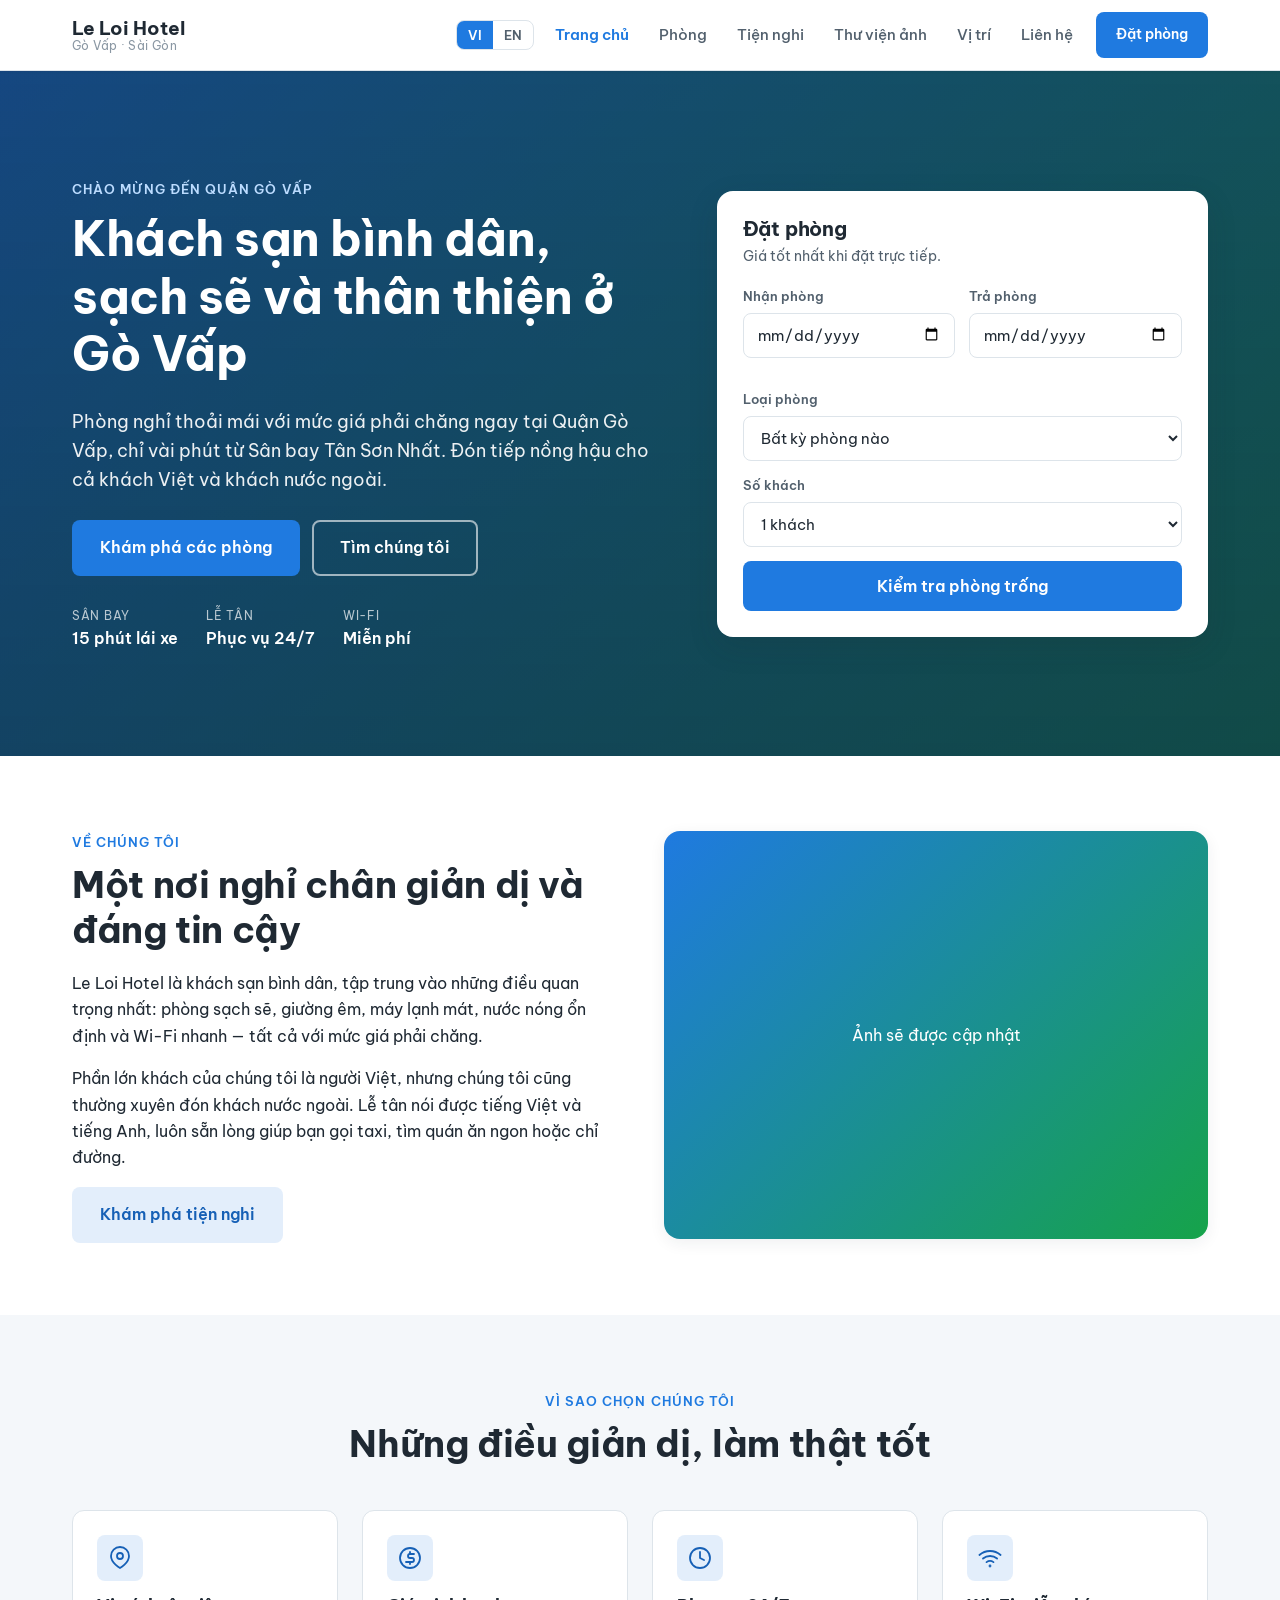
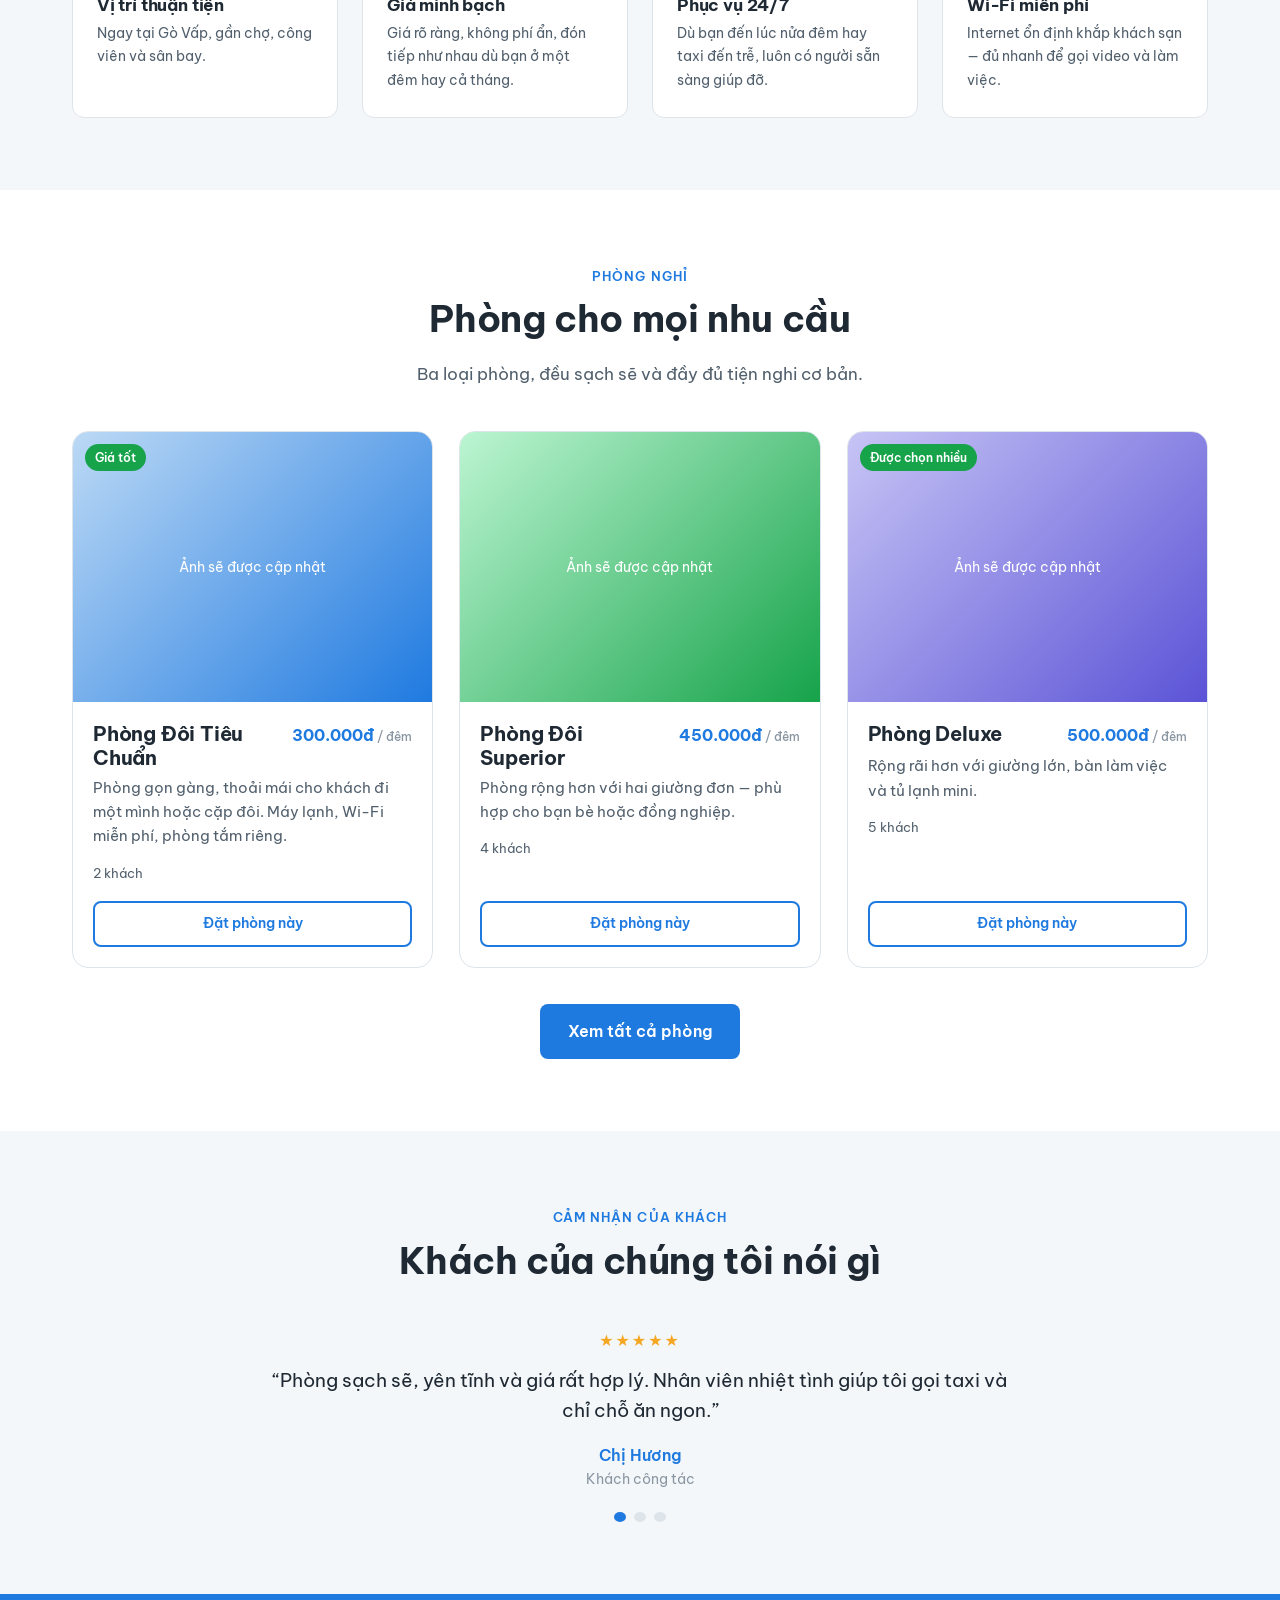
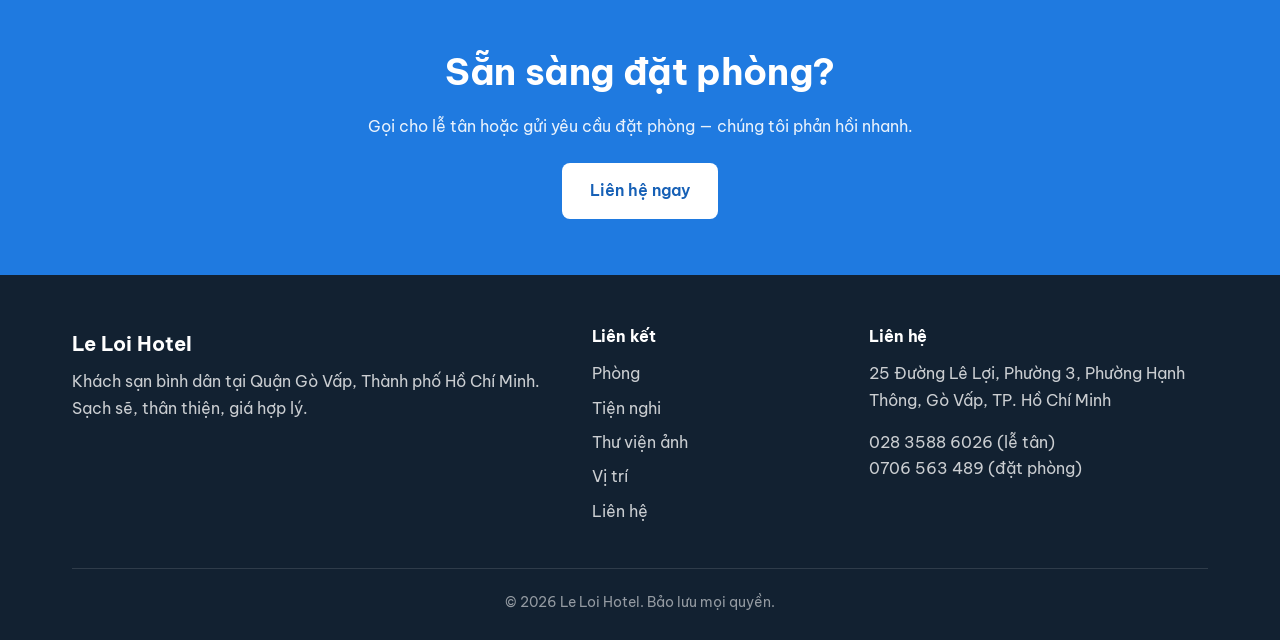
==== commit e69dd7aa: "Update booking phone number to 0706 563 489 Co-Authored-By: Claude Sonnet 4.6 <noreply@anthropic.com" ====
--- a/index.html
+++ b/index.html
@@ -266,7 +266,7 @@
         <div>
           <h4 data-i18n="foot.contact">Liên hệ</h4>
           <p data-i18n="foot.addr">Đường Lê Lợi, Quận Gò Vấp, TP. Hồ Chí Minh</p>
-          <p>028 3588 6026 (lễ tân)<br>0909 739 605 (đặt phòng)</p>
+          <p>028 3588 6026 (lễ tân)<br>0706 563 489 (đặt phòng)</p>
         </div>
       </div>
       <div class="footer__bottom">
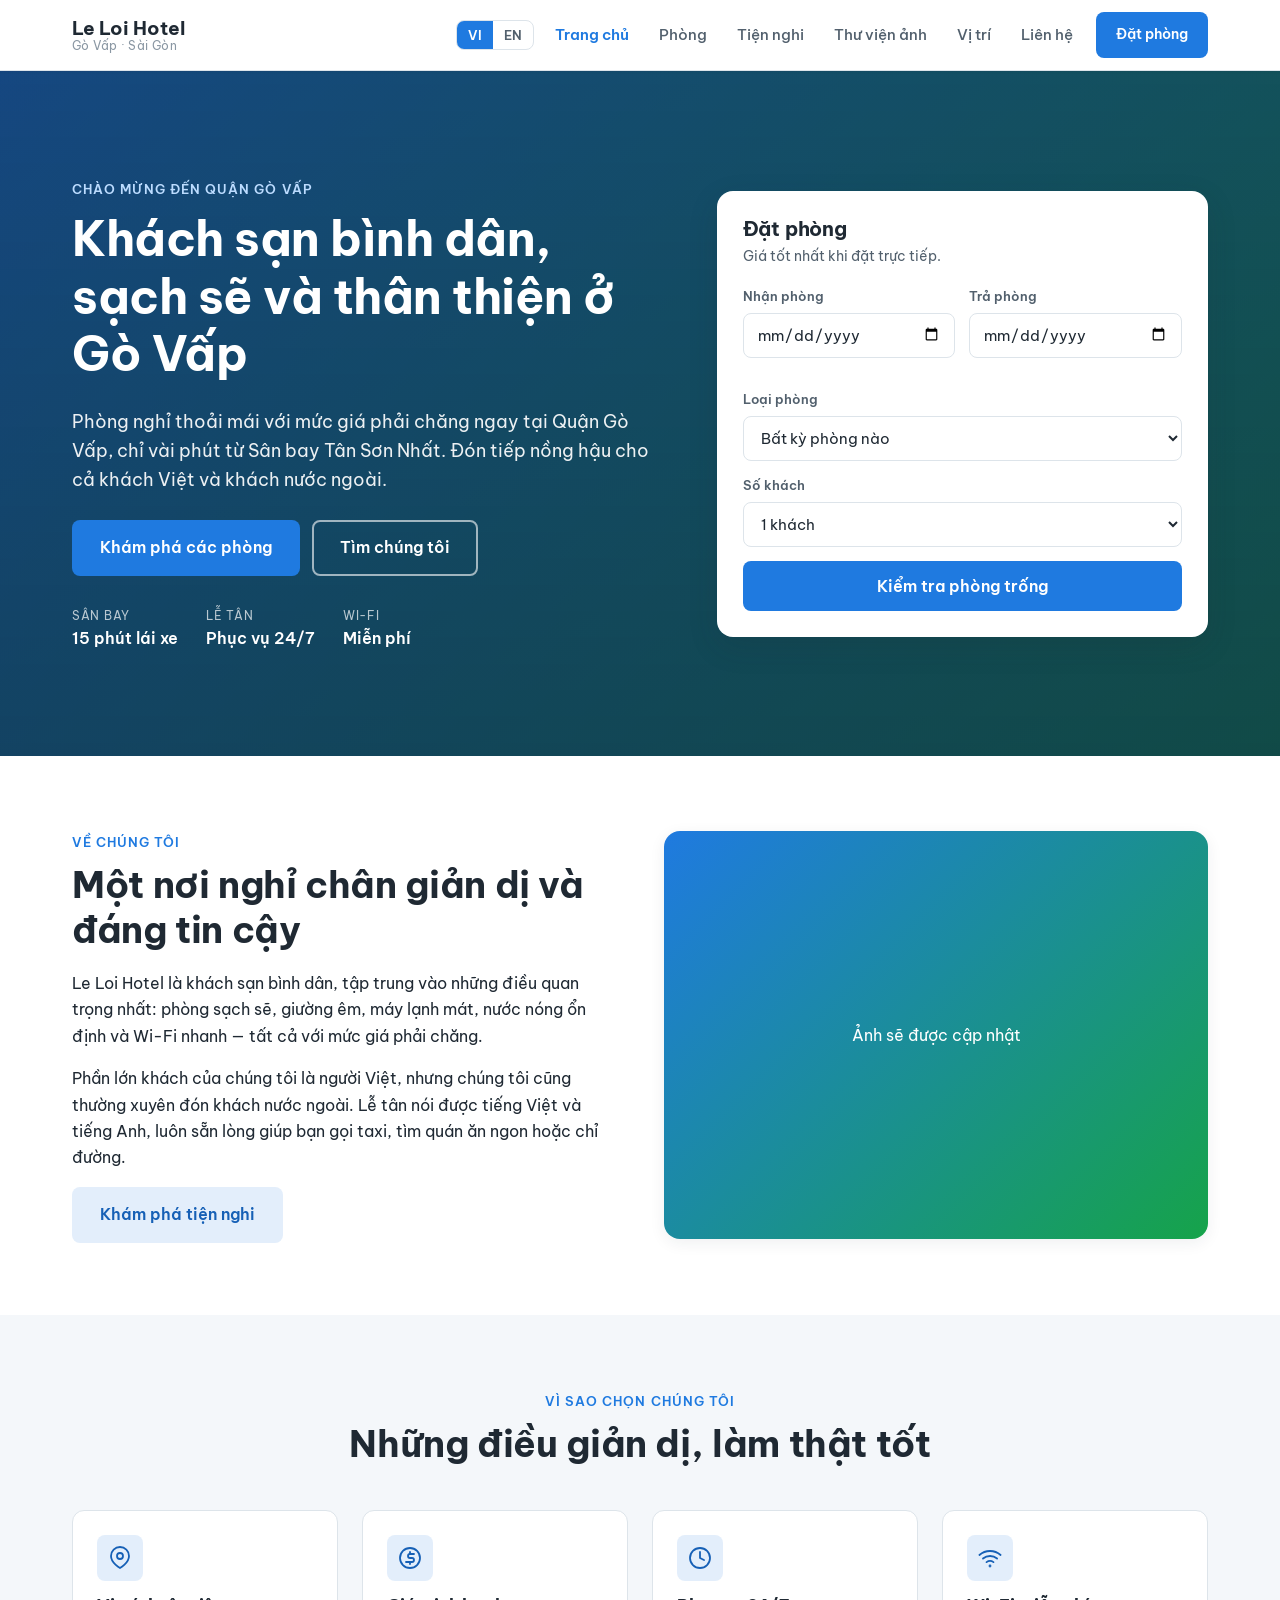
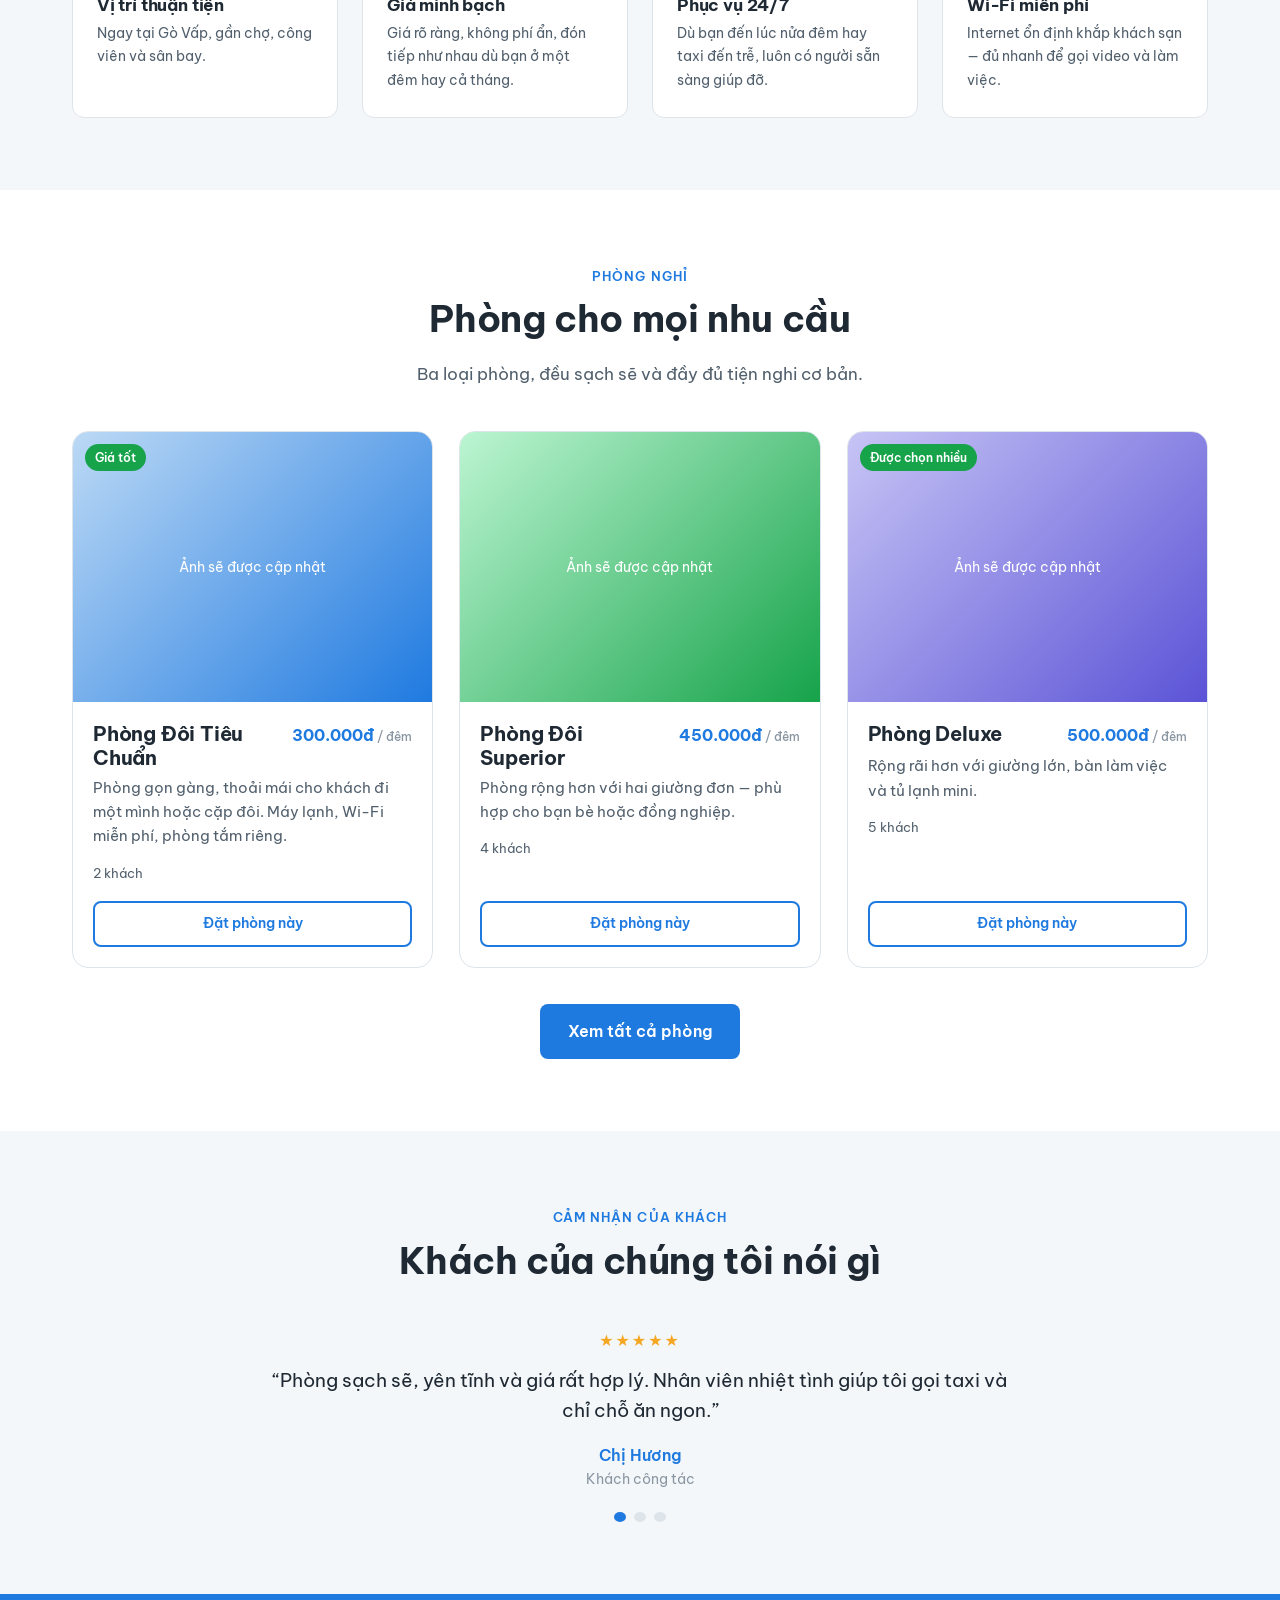
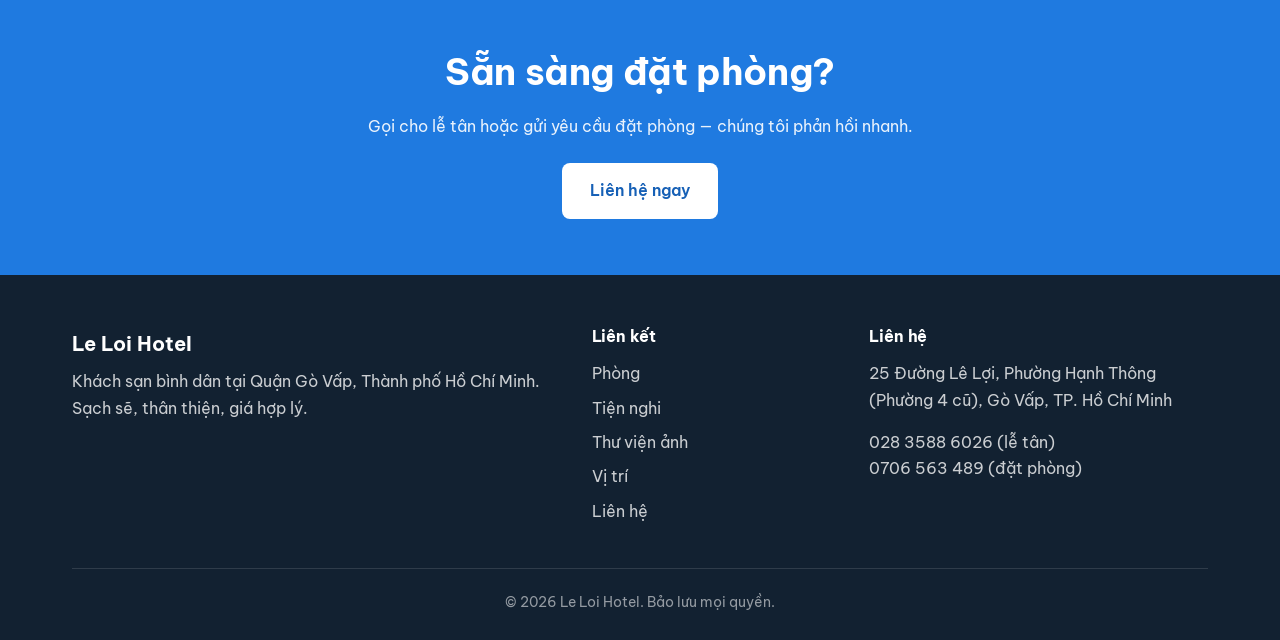
==== commit 2eeff761: "Hardcode updated address in all HTML pages Co-Authored-By: Claude Sonnet 4.6 <noreply@anthropic.com>" ====
--- a/index.html
+++ b/index.html
@@ -265,7 +265,7 @@
         </div>
         <div>
           <h4 data-i18n="foot.contact">Liên hệ</h4>
-          <p data-i18n="foot.addr">Đường Lê Lợi, Quận Gò Vấp, TP. Hồ Chí Minh</p>
+          <p data-i18n="foot.addr">25 Đường Lê Lợi, Phường Hạnh Thông (Phường 4 cũ), Gò Vấp, TP. Hồ Chí Minh</p>
           <p>028 3588 6026 (lễ tân)<br>0706 563 489 (đặt phòng)</p>
         </div>
       </div>
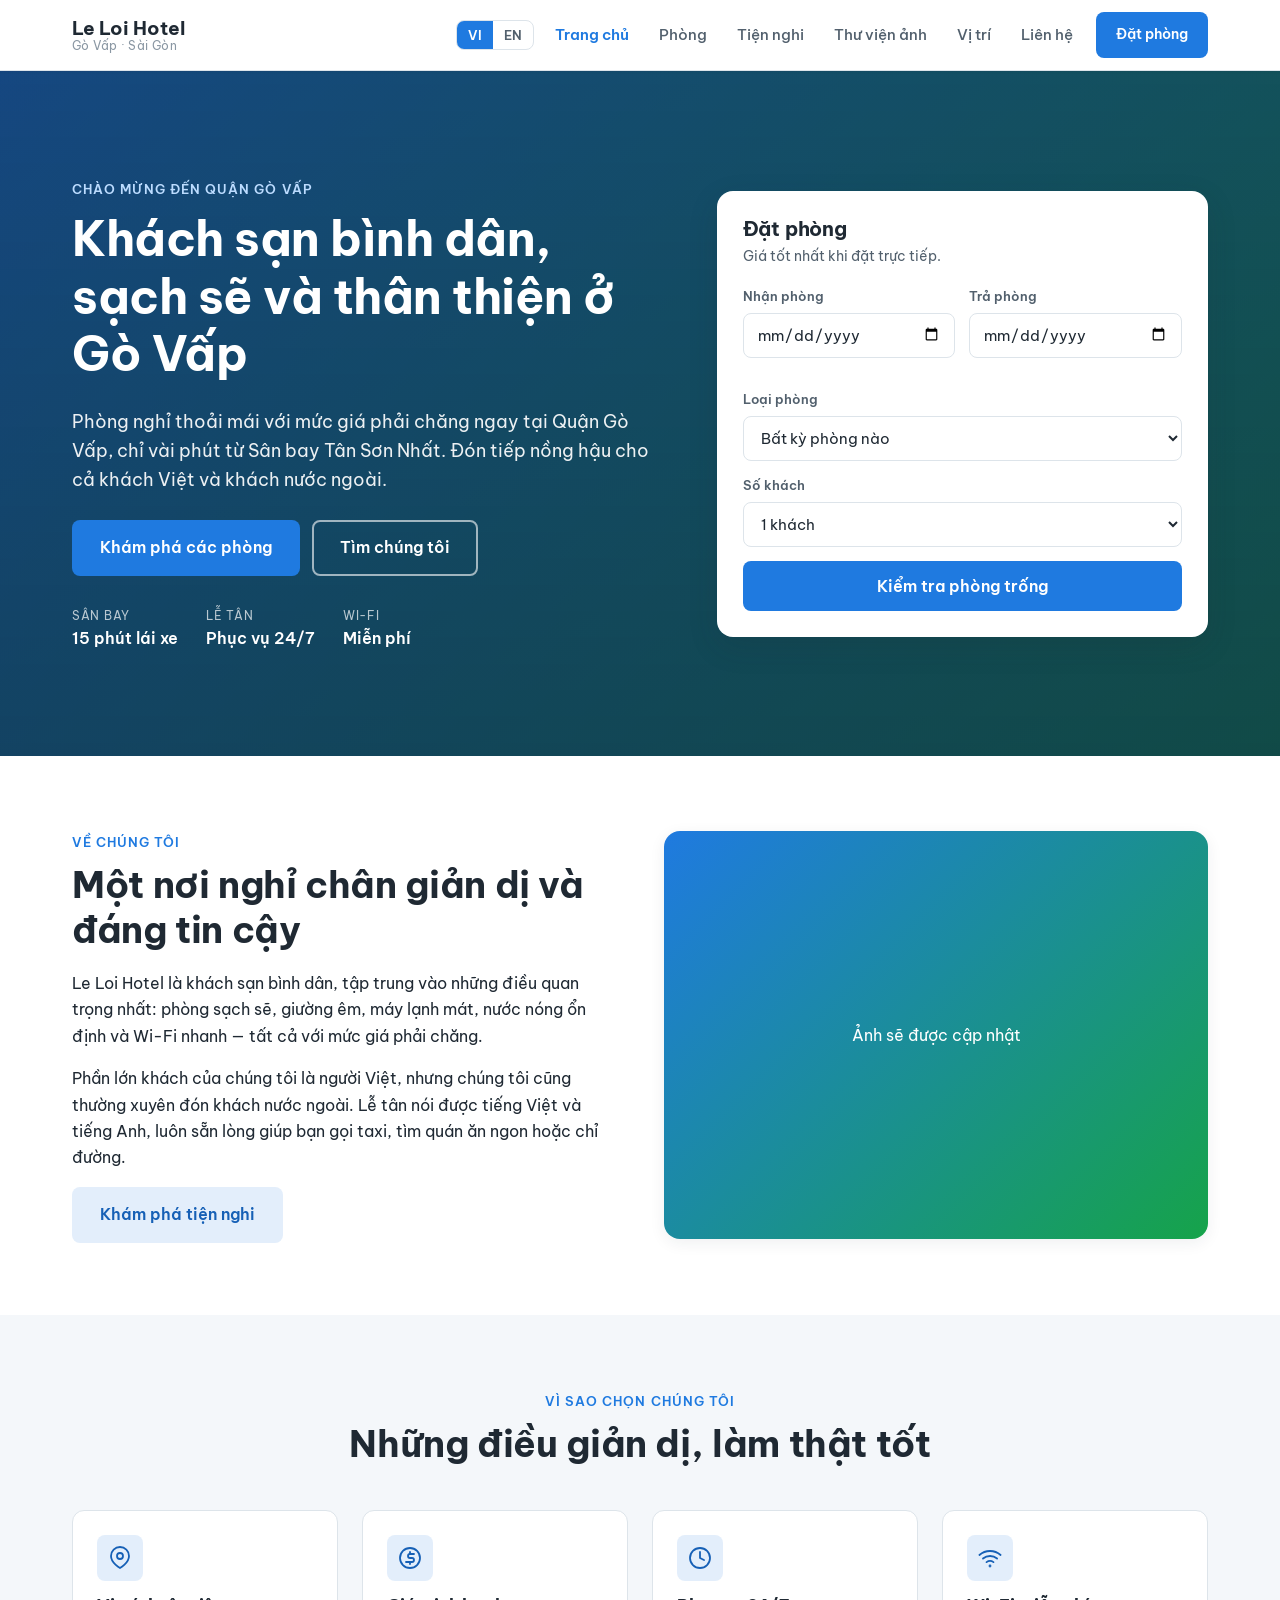
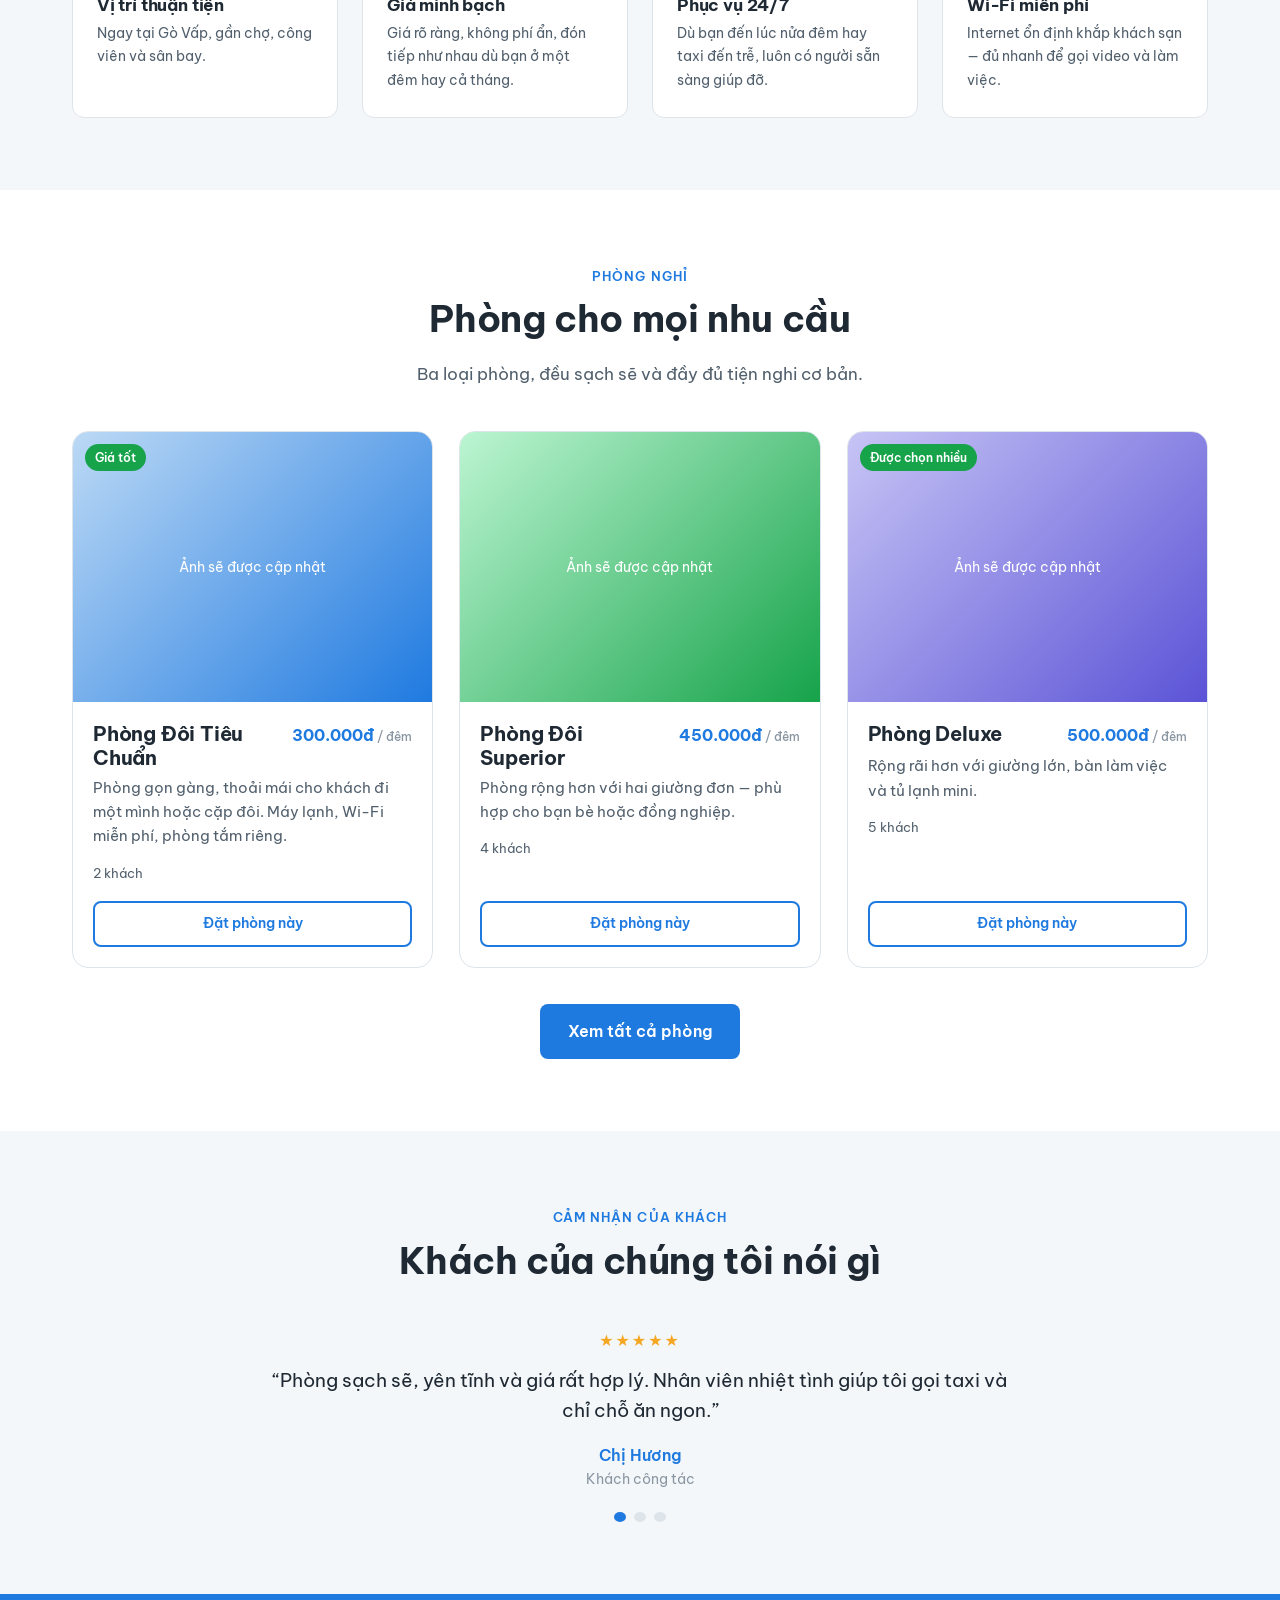
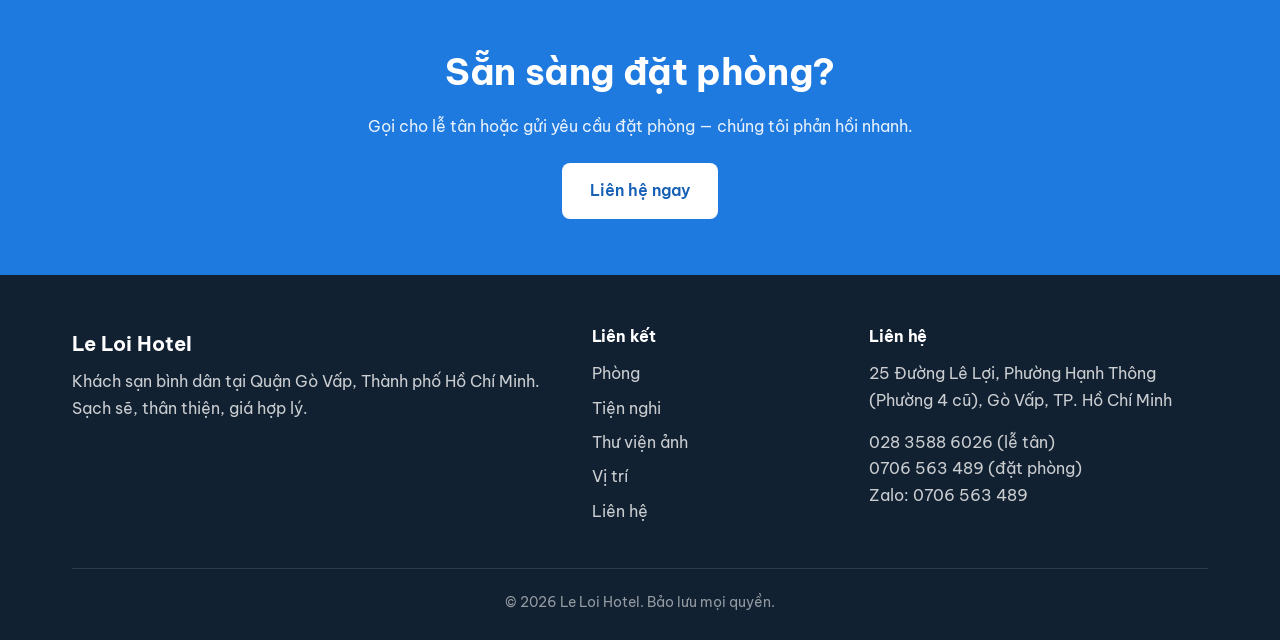
==== commit 04ed446c: "Replace email with Zalo contact link (0706563489) Co-Authored-By: Claude Sonnet 4.6 <noreply@anthrop" ====
--- a/index.html
+++ b/index.html
@@ -266,7 +266,7 @@
         <div>
           <h4 data-i18n="foot.contact">Liên hệ</h4>
           <p data-i18n="foot.addr">25 Đường Lê Lợi, Phường Hạnh Thông (Phường 4 cũ), Gò Vấp, TP. Hồ Chí Minh</p>
-          <p>028 3588 6026 (lễ tân)<br>0706 563 489 (đặt phòng)</p>
+          <p>028 3588 6026 (lễ tân)<br>0706 563 489 (đặt phòng)<br><a href="https://zalo.me/0706563489" target="_blank" rel="noopener">Zalo: 0706 563 489</a></p>
         </div>
       </div>
       <div class="footer__bottom">
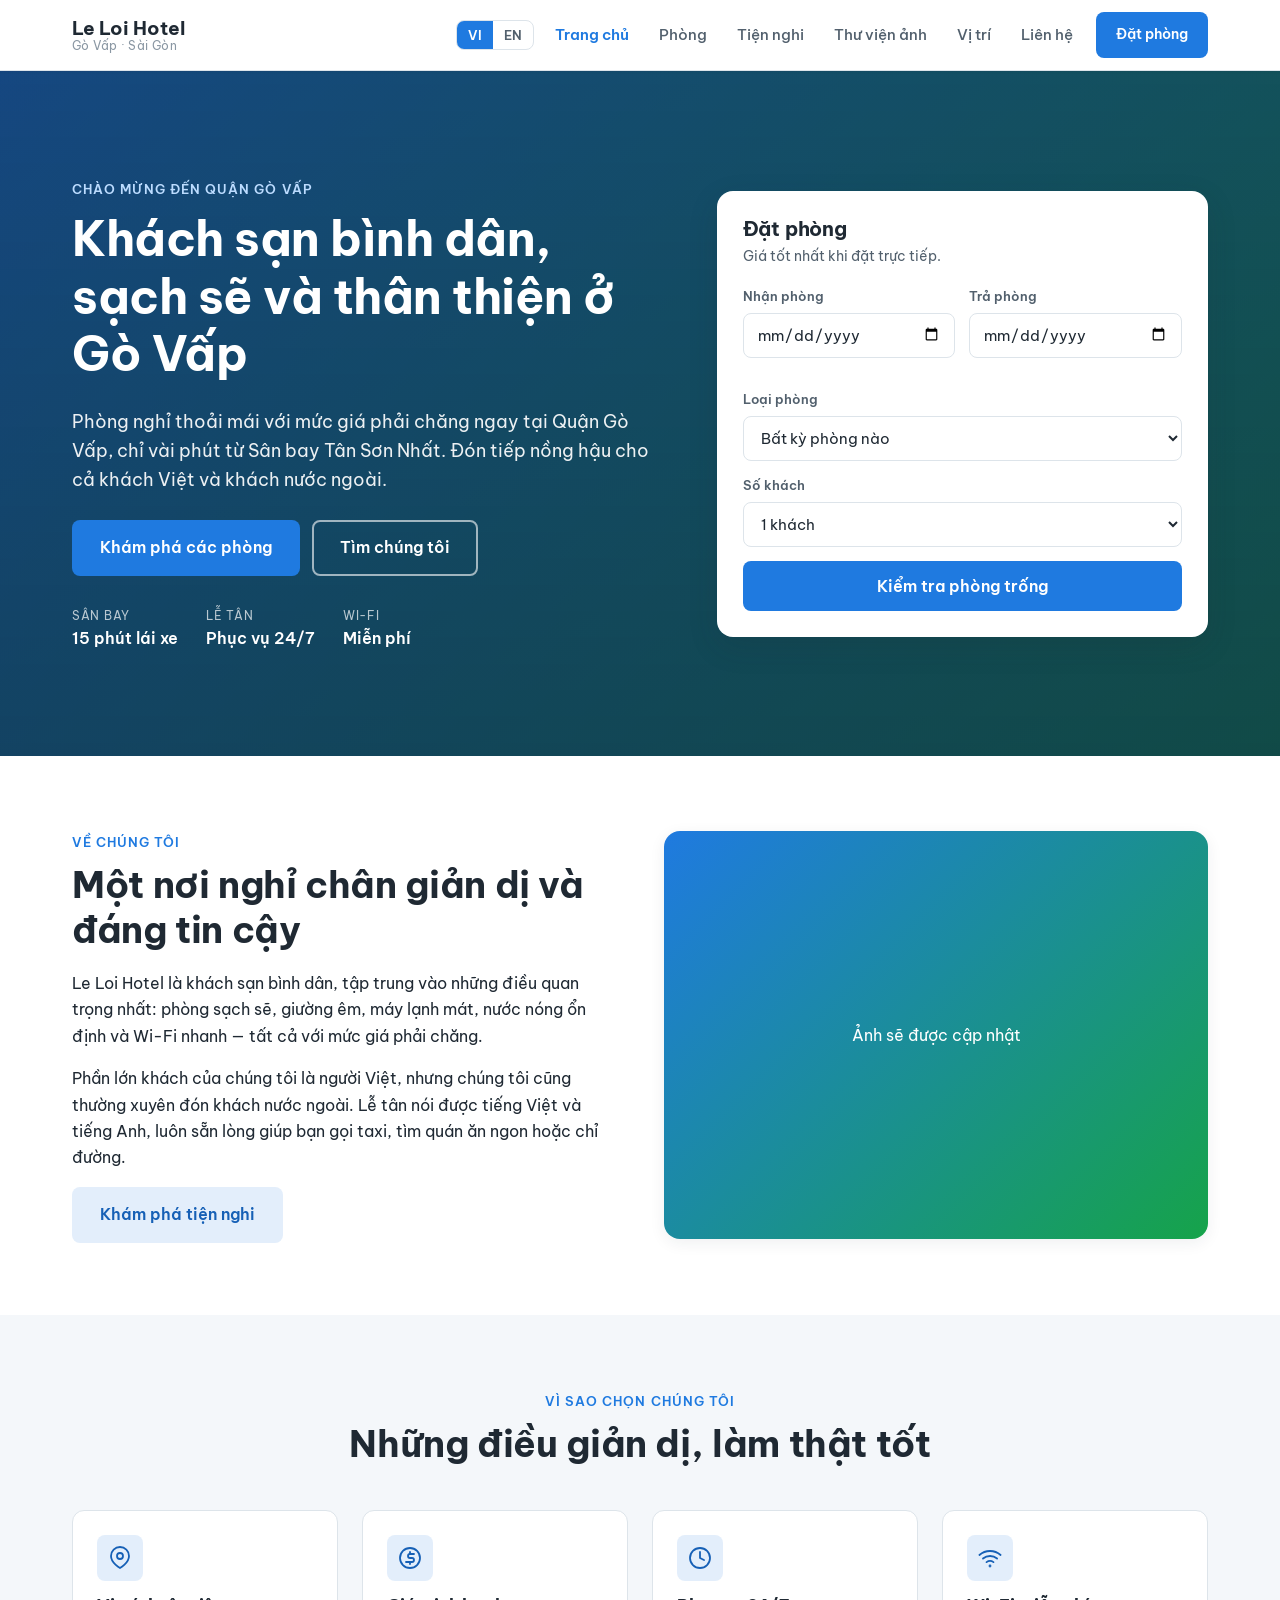
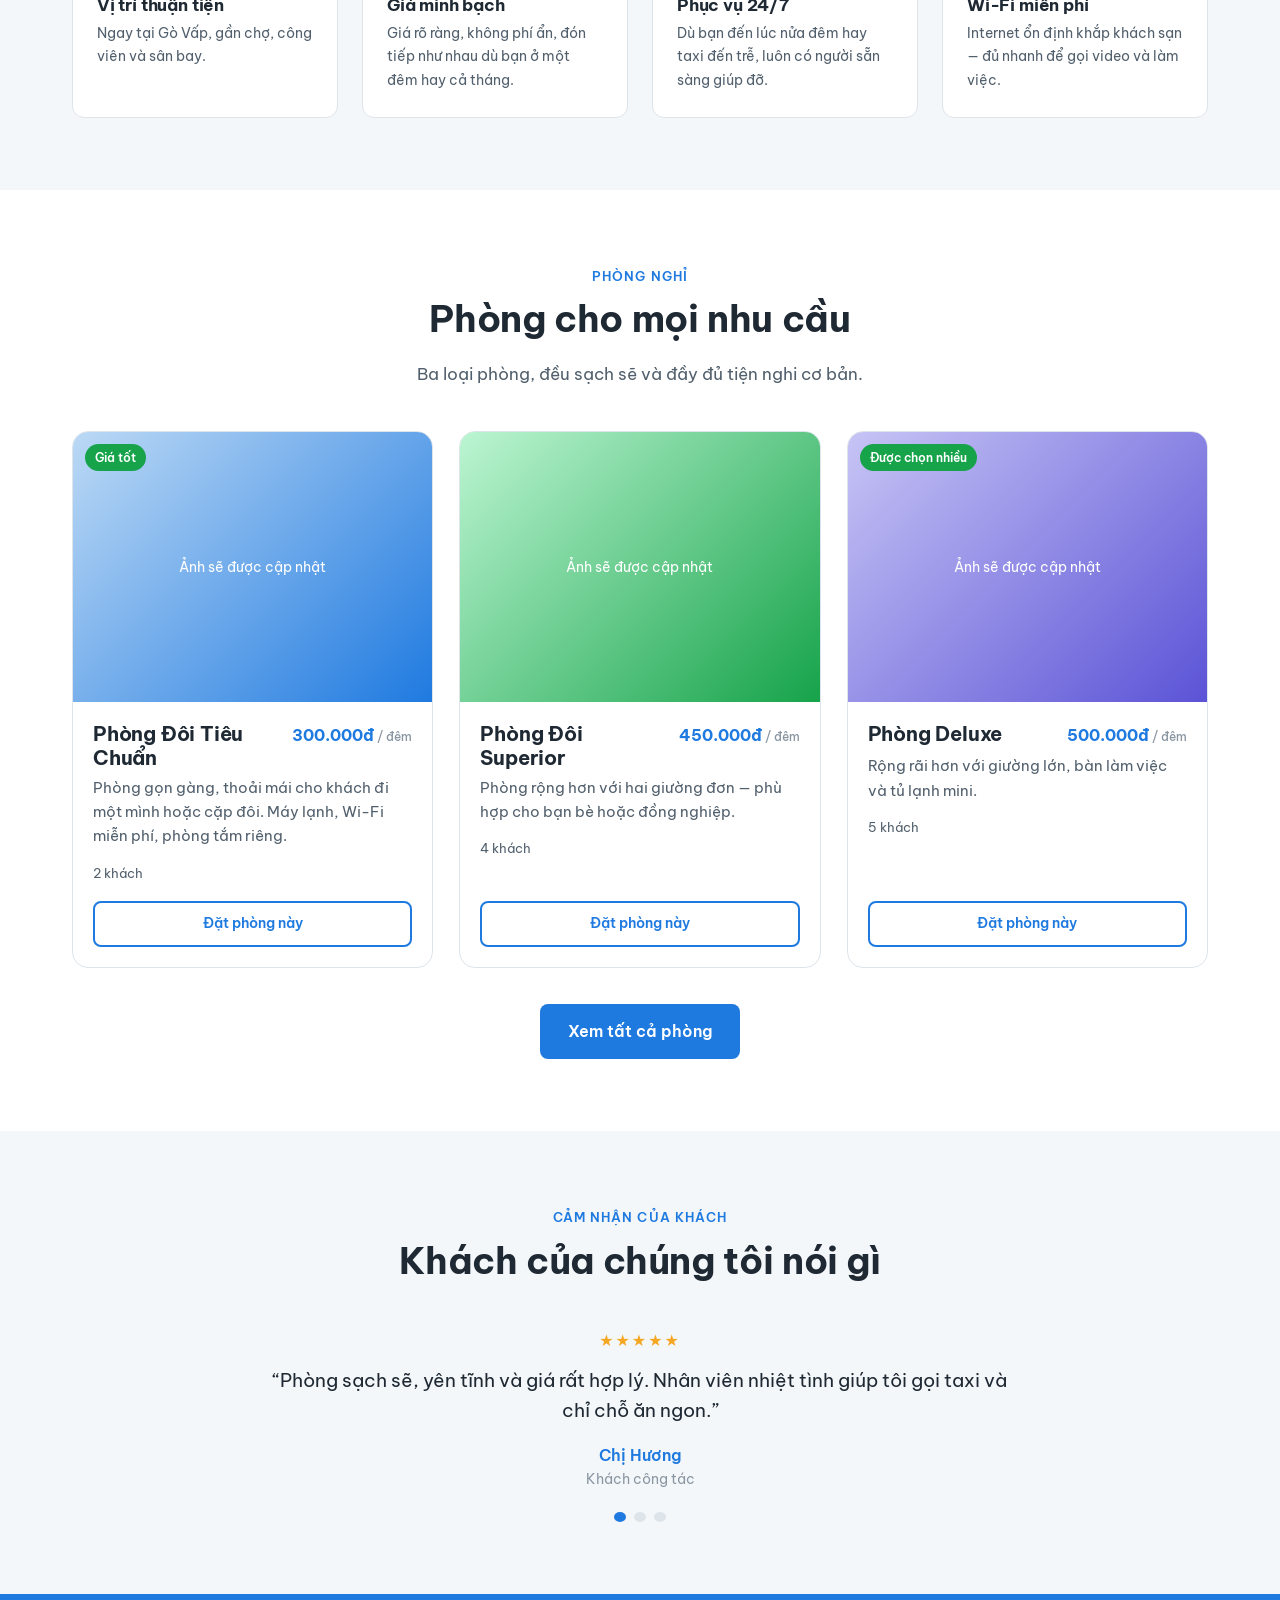
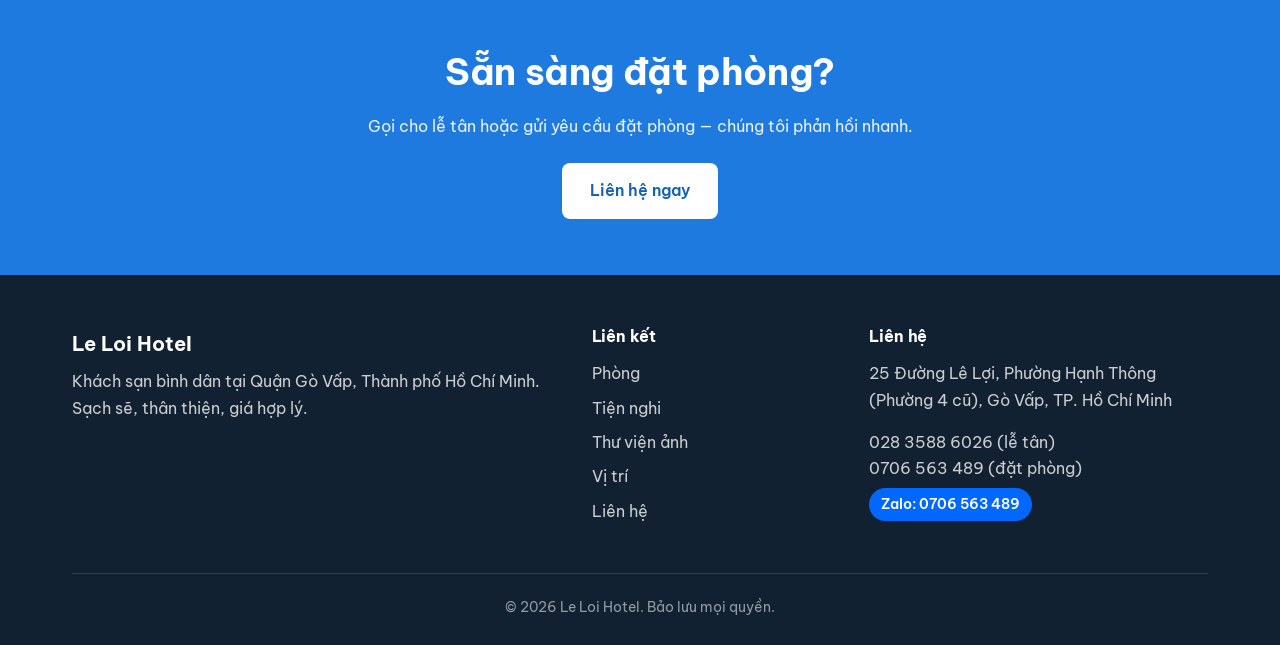
==== commit b149b1ac: "Style Zalo link as a visible blue badge across all pages Co-Authored-By: Claude Sonnet 4.6 <noreply@" ====
--- a/index.html
+++ b/index.html
@@ -266,7 +266,7 @@
         <div>
           <h4 data-i18n="foot.contact">Liên hệ</h4>
           <p data-i18n="foot.addr">25 Đường Lê Lợi, Phường Hạnh Thông (Phường 4 cũ), Gò Vấp, TP. Hồ Chí Minh</p>
-          <p>028 3588 6026 (lễ tân)<br>0706 563 489 (đặt phòng)<br><a href="https://zalo.me/0706563489" target="_blank" rel="noopener">Zalo: 0706 563 489</a></p>
+          <p>028 3588 6026 (lễ tân)<br>0706 563 489 (đặt phòng)<br><a href="https://zalo.me/0706563489" target="_blank" rel="noopener" class="zalo-link">Zalo: 0706 563 489</a></p>
         </div>
       </div>
       <div class="footer__bottom">
--- a/css/style.css
+++ b/css/style.css
@@ -565,6 +565,20 @@
 .footer__brand-name { font-family: var(--font-heading); font-weight: 700; font-size: 1.25rem; color: #fff; margin-bottom: 8px; }
 .footer a { color: rgba(255,255,255,0.78); }
 .footer a:hover { color: #fff; }
+.zalo-link {
+  display: inline-flex;
+  align-items: center;
+  gap: 6px;
+  background: #0068ff;
+  color: #fff !important;
+  padding: 5px 12px;
+  border-radius: 20px;
+  font-size: 0.88rem;
+  font-weight: 600;
+  margin-top: 6px;
+  text-decoration: none;
+}
+.zalo-link:hover { background: #0057d9; color: #fff !important; }
 .footer__links li { margin-bottom: 8px; }
 .footer__bottom { border-top: 1px solid rgba(255,255,255,0.12); padding-top: 22px; font-size: 0.85rem; color: rgba(255,255,255,0.55); text-align: center; }
 @media (max-width: 768px) {
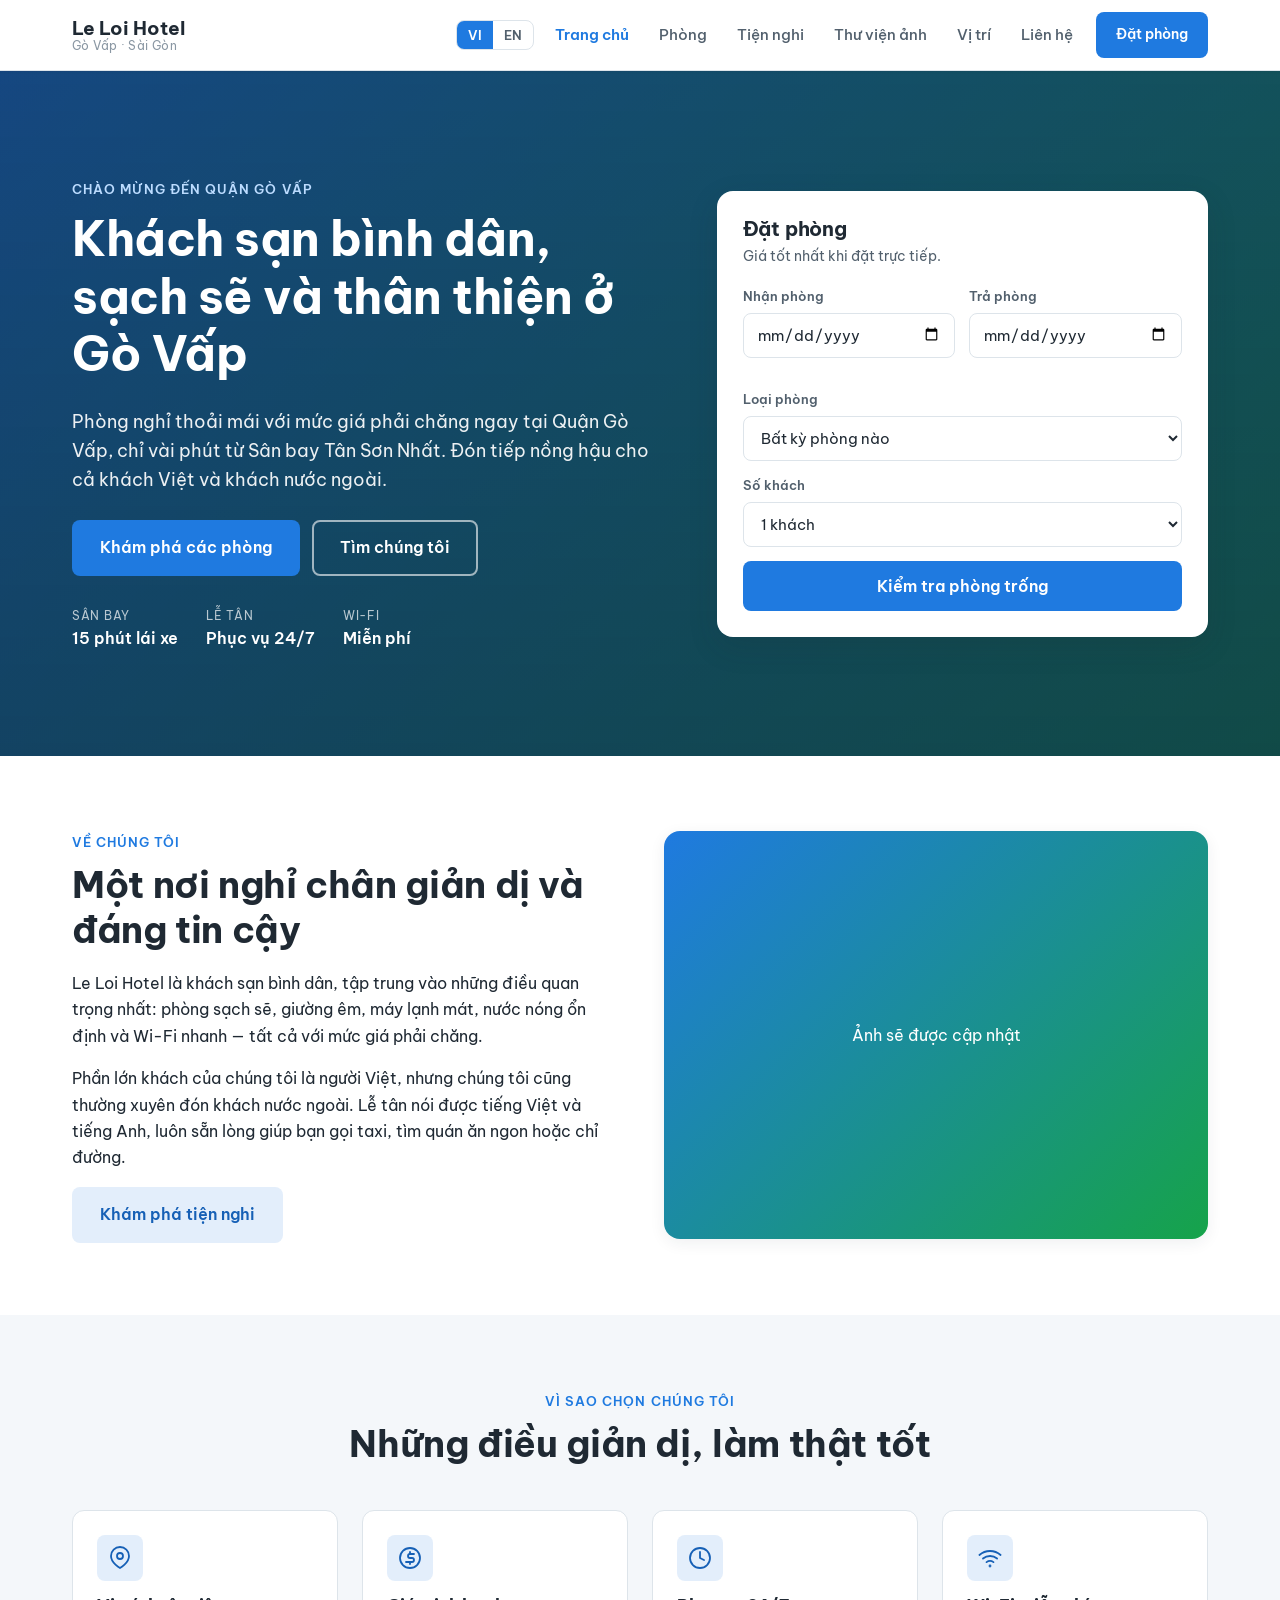
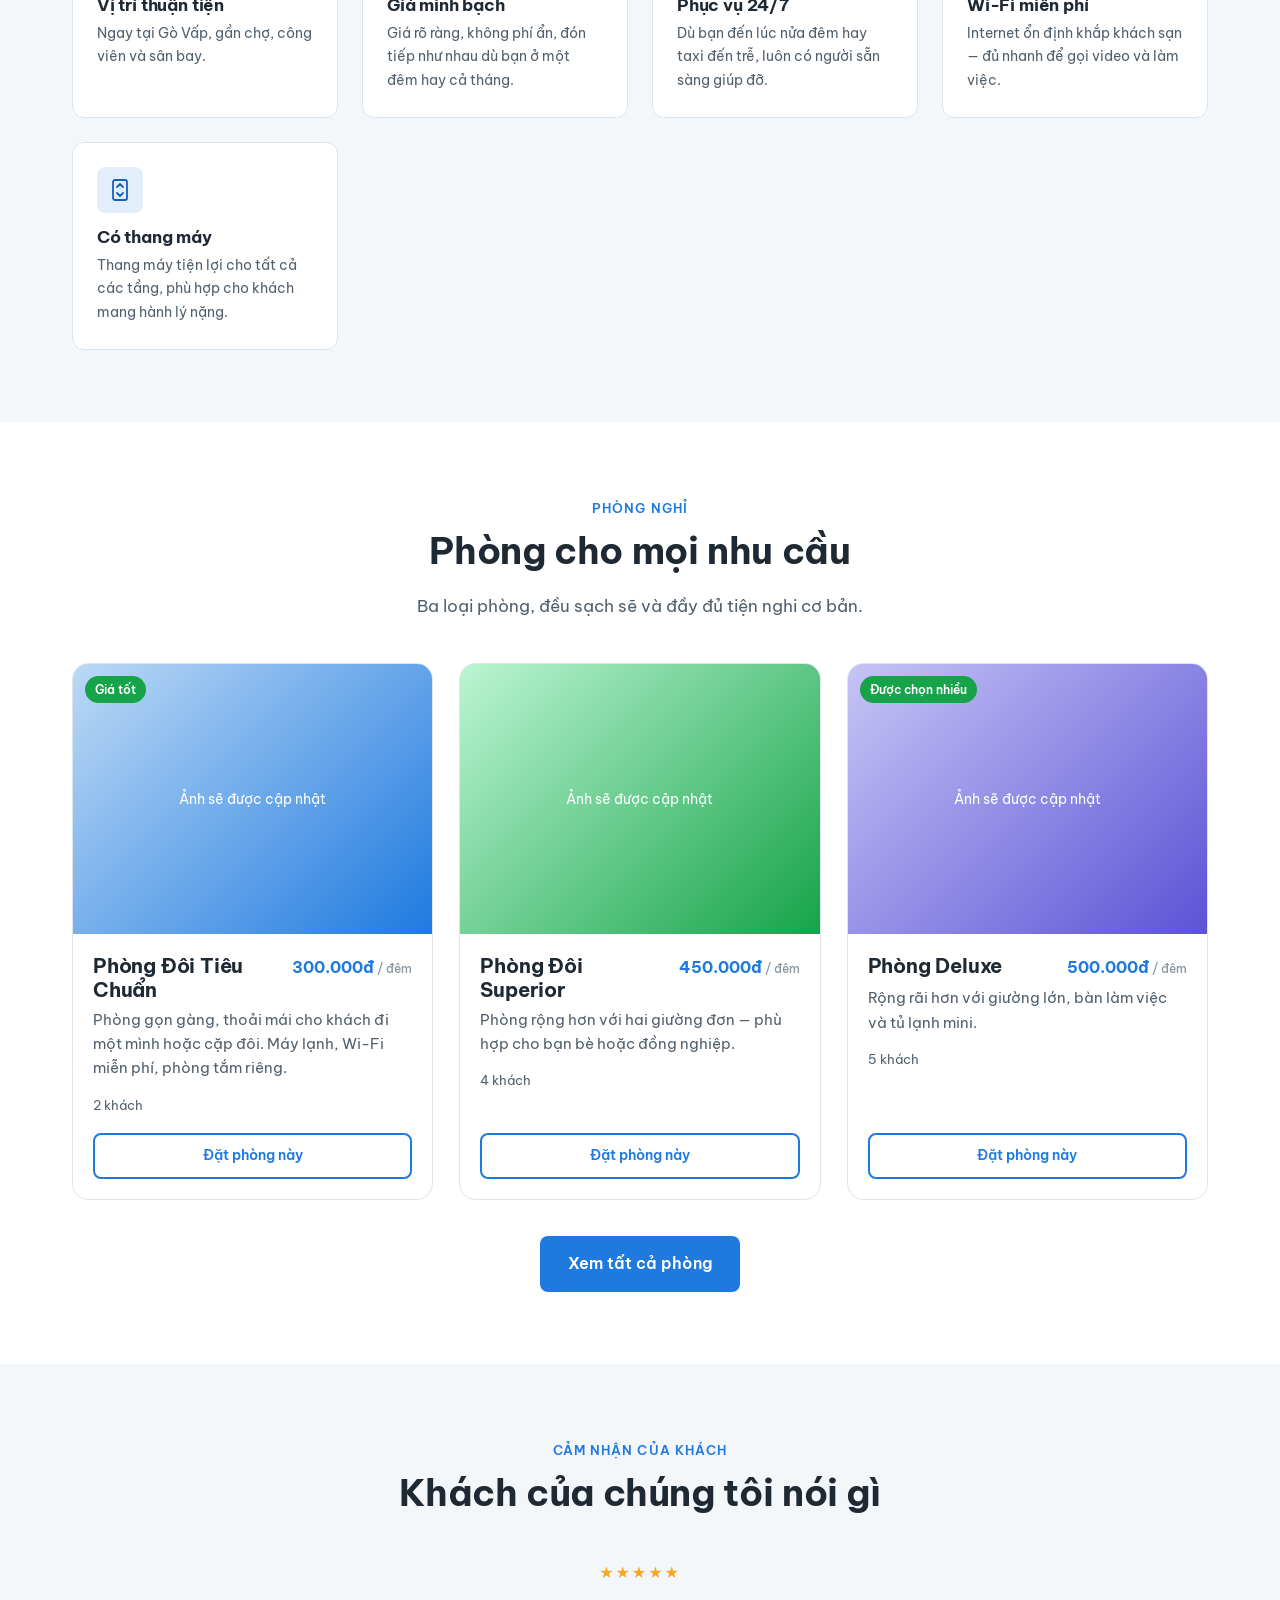
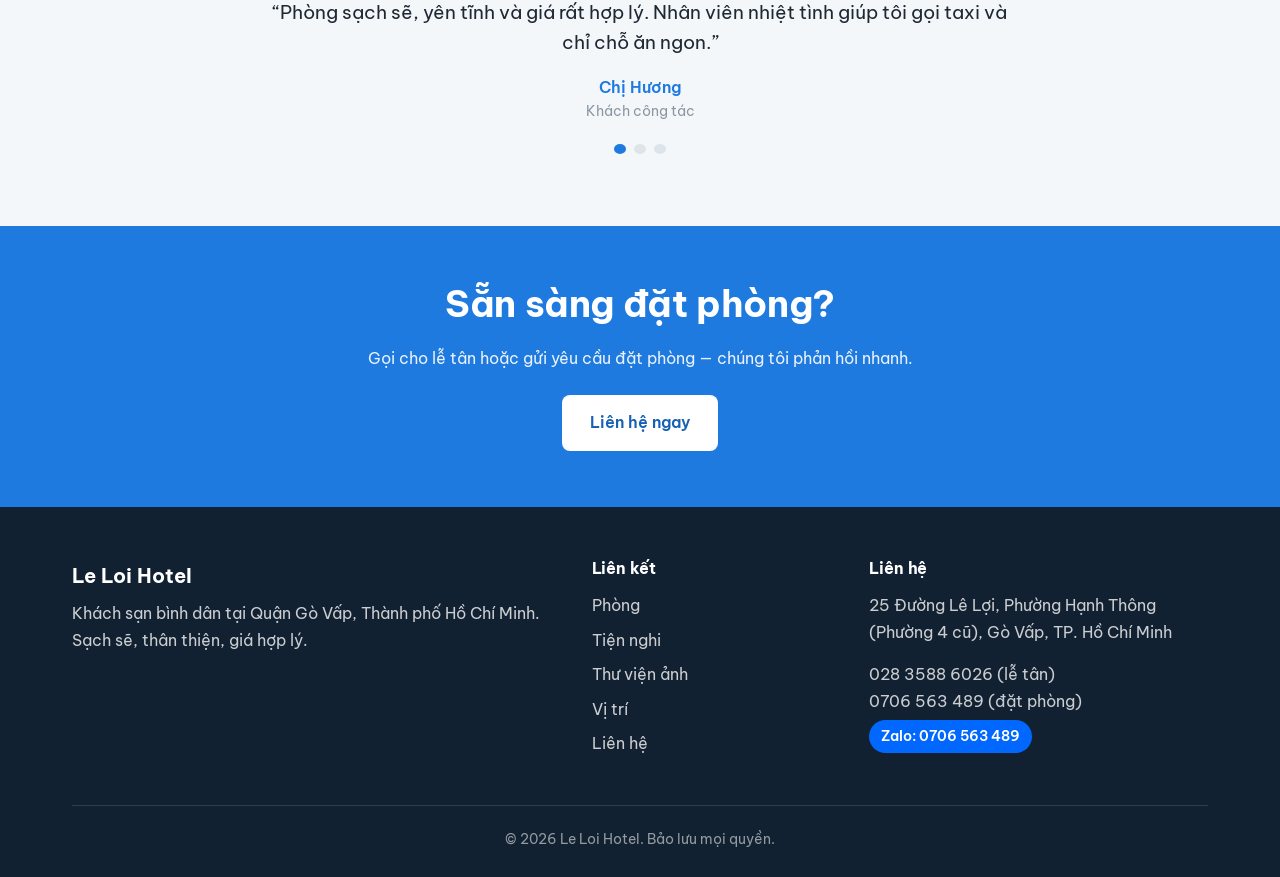
==== commit 91330d5d: "Add elevator feature to home page Co-Authored-By: Claude Sonnet 4.6 <noreply@anthropic.com>" ====
--- a/index.html
+++ b/index.html
@@ -154,6 +154,11 @@
           <h3 data-i18n="why.wifi">Wi-Fi miễn phí</h3>
           <p data-i18n="why.wifiP">Internet ổn định khắp khách sạn — đủ nhanh để gọi video và làm việc.</p>
         </div>
+        <div class="feature reveal">
+          <div class="feature__icon" aria-hidden="true"><svg viewBox="0 0 24 24" fill="none" stroke="currentColor" stroke-width="1.8" stroke-linecap="round" stroke-linejoin="round"><rect x="5" y="2" width="14" height="20" rx="2"/><path d="M9 9l3-3 3 3"/><path d="M9 15l3 3 3-3"/></svg></div>
+          <h3 data-i18n="why.elevator">Có thang máy</h3>
+          <p data-i18n="why.elevatorP">Thang máy tiện lợi cho tất cả các tầng, phù hợp cho khách mang hành lý nặng.</p>
+        </div>
       </div>
     </div>
   </section>
--- a/css/style.css
+++ b/css/style.css
@@ -513,6 +513,7 @@
    16. Contact
    -------------------------------------------------------------------------- */
 .contact-grid { display: grid; grid-template-columns: 1.3fr 0.7fr; gap: 40px; align-items: start; }
+.contact-grid--single { grid-template-columns: 1fr; max-width: 520px; }
 .contact-aside { background: var(--color-bg-soft); border-radius: var(--radius-lg); padding: 26px; }
 .contact-aside h3 { margin-bottom: 14px; }
 .contact-detail { display: flex; gap: 12px; margin-bottom: 16px; align-items: flex-start; }
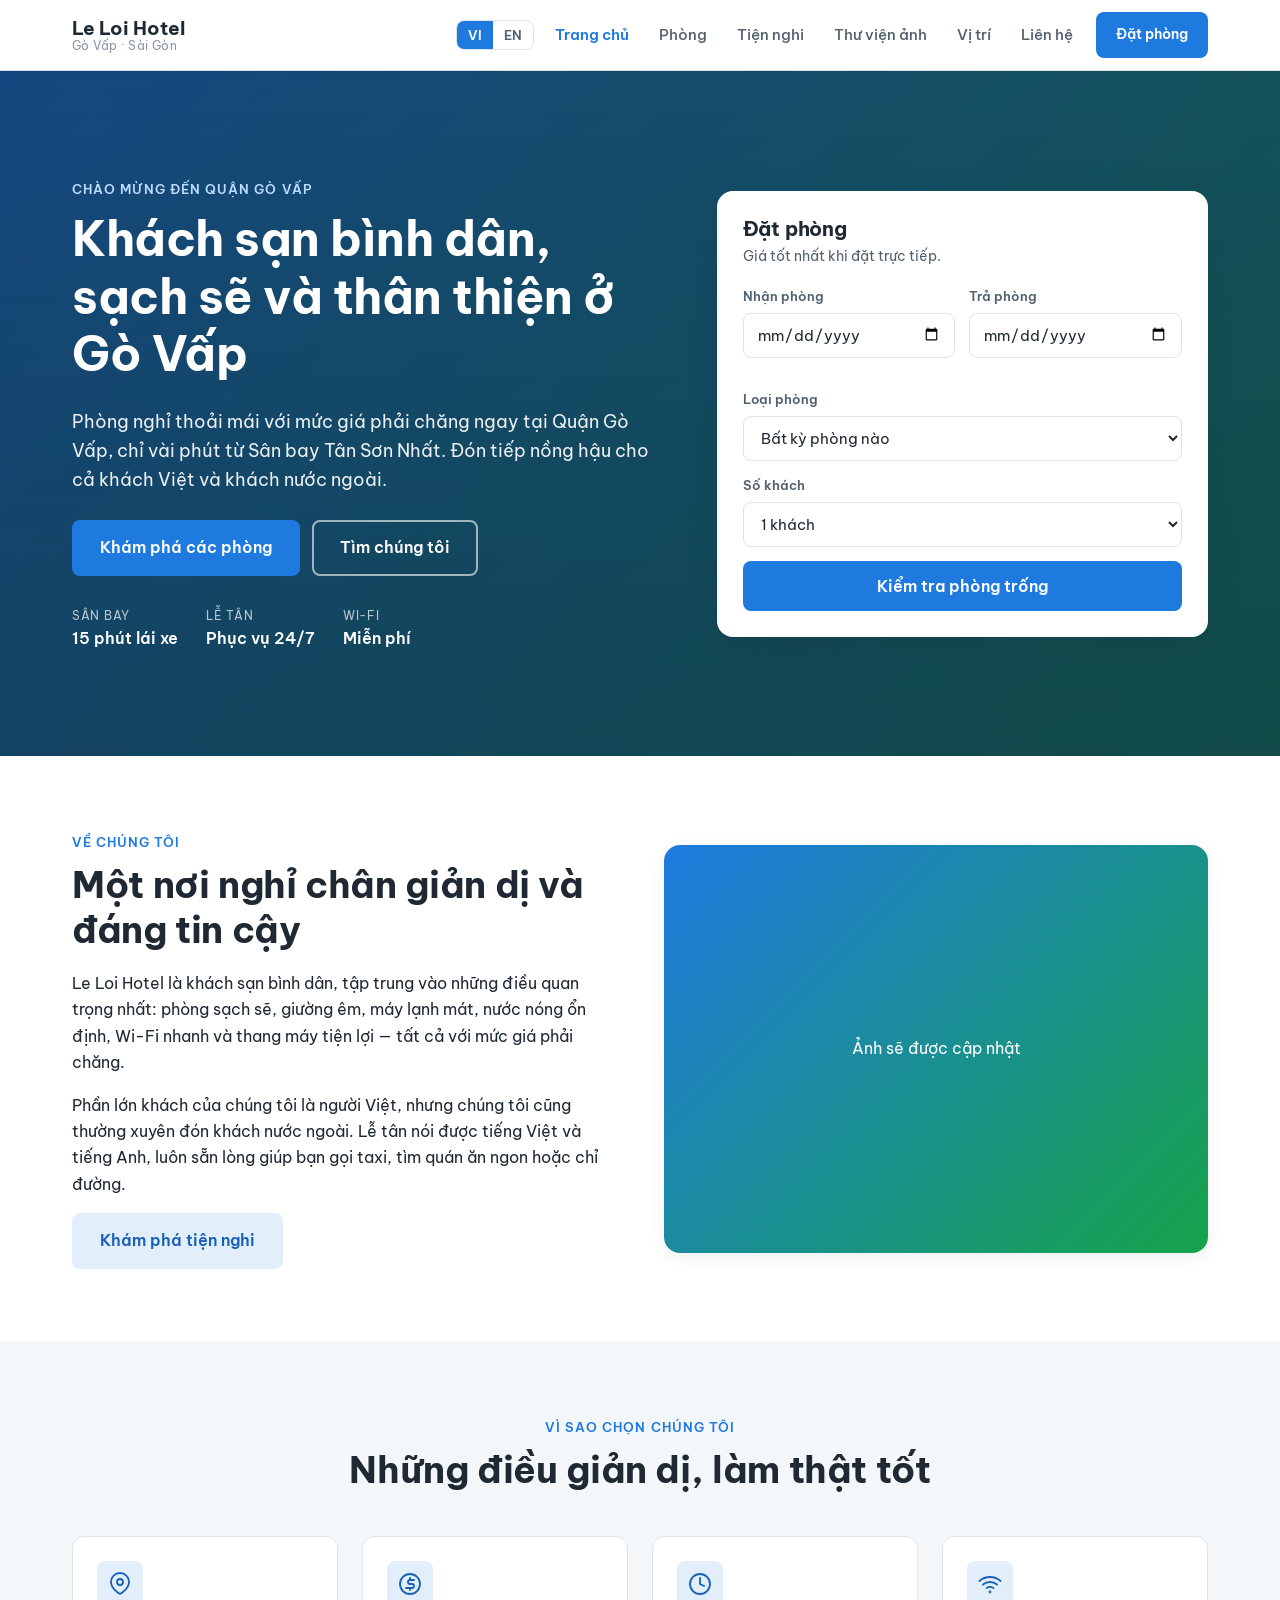
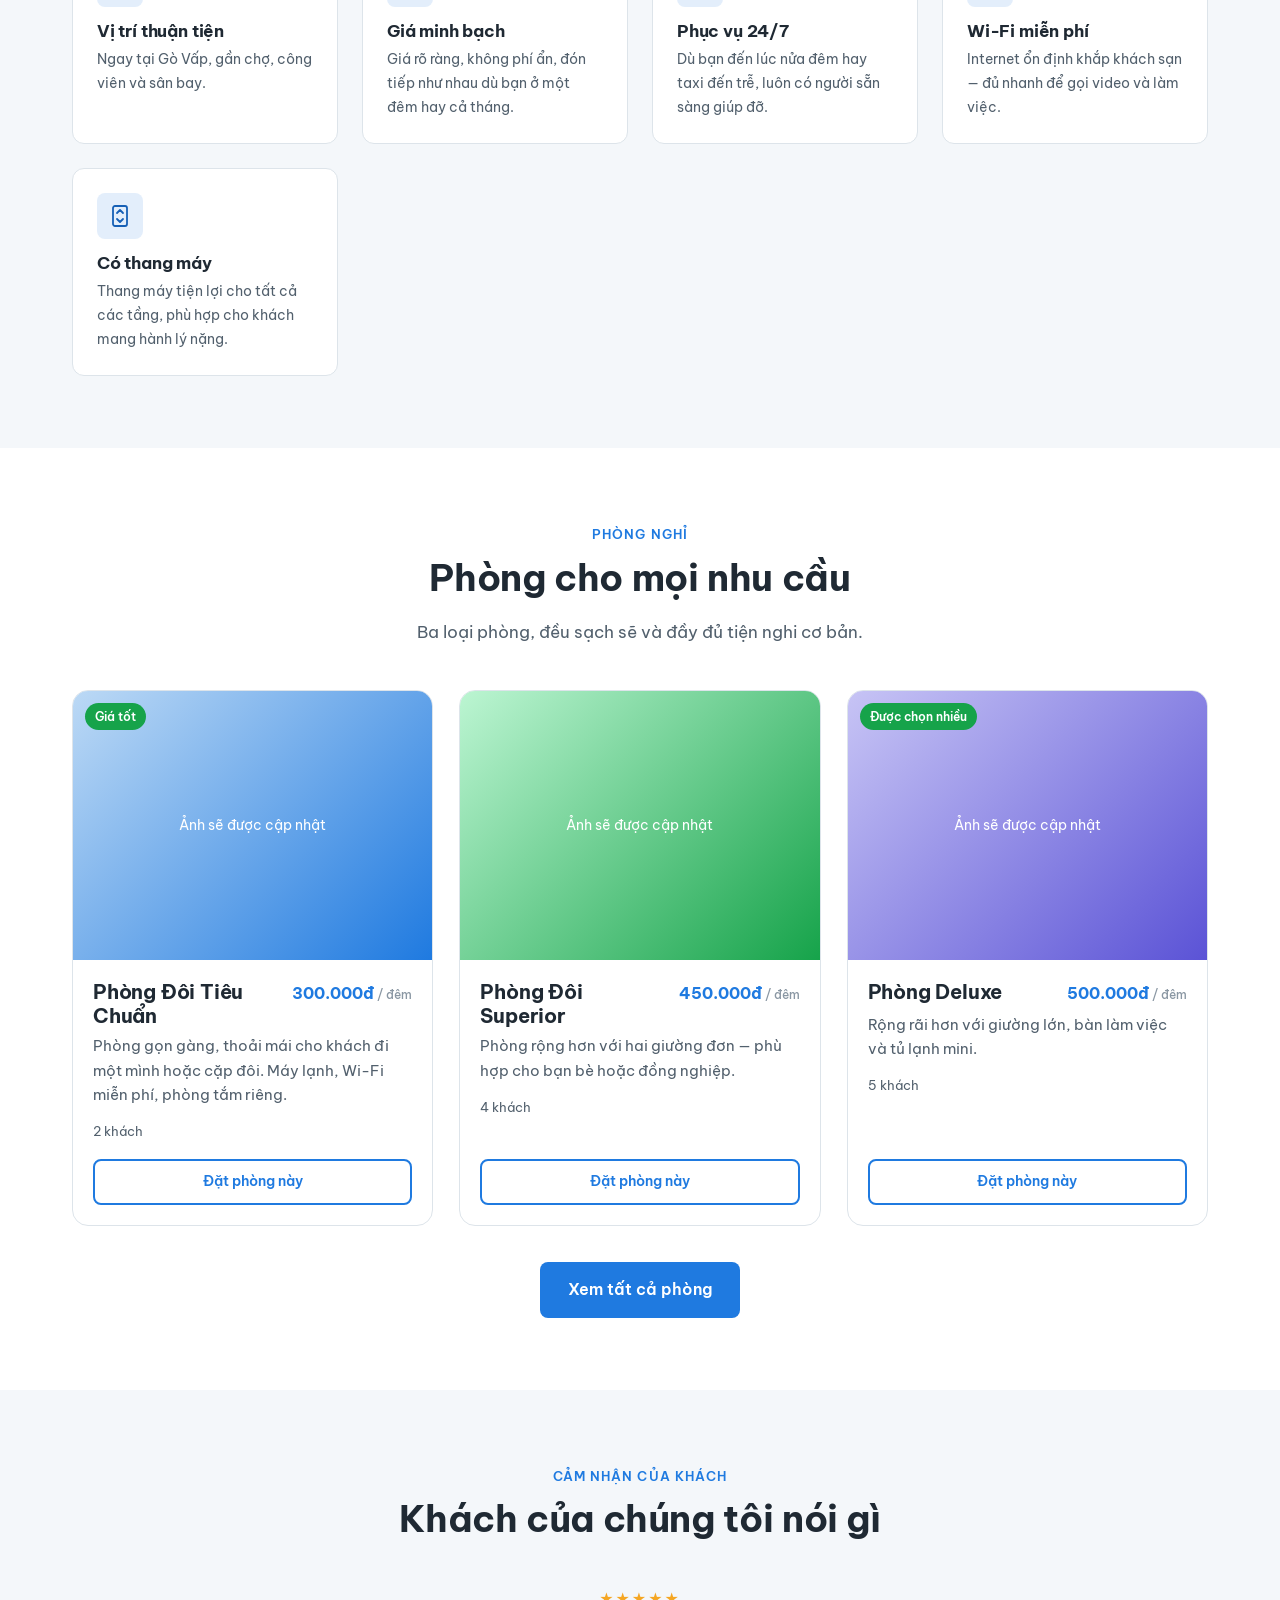
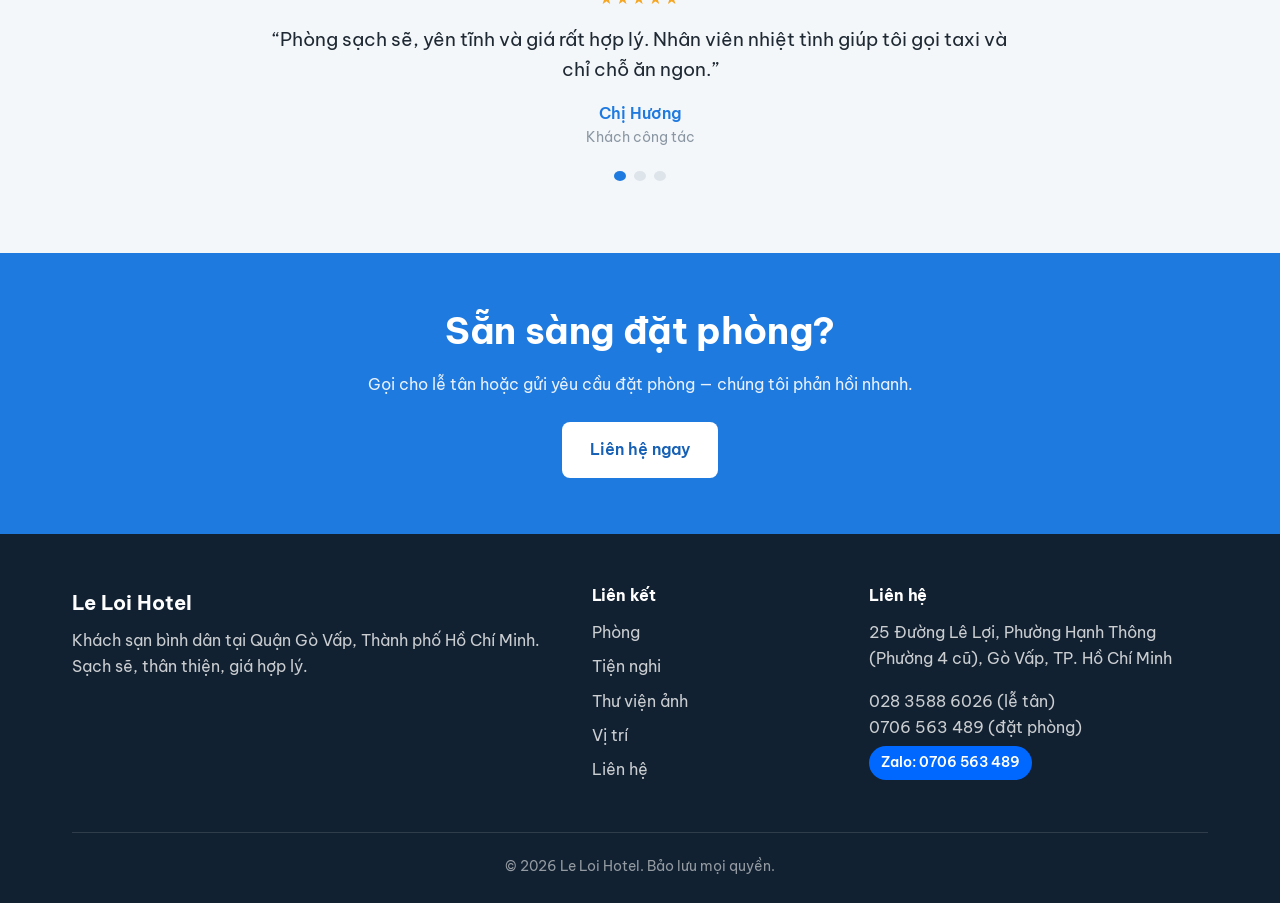
==== commit bd8e219e: "Add elevator to About Us description Co-Authored-By: Claude Sonnet 4.6 <noreply@anthropic.com>" ====
--- a/index.html
+++ b/index.html
@@ -112,7 +112,7 @@
         <div class="welcome__copy reveal">
           <span class="eyebrow" data-i18n="welcome.eyebrow">Về chúng tôi</span>
           <h2 data-i18n="welcome.title">Một nơi nghỉ chân giản dị và đáng tin cậy</h2>
-          <p data-i18n="welcome.p1">Le Loi Hotel là khách sạn bình dân, tập trung vào những điều quan trọng nhất: phòng sạch sẽ, giường êm, máy lạnh mát, nước nóng ổn định và Wi-Fi nhanh — tất cả với mức giá phải chăng.</p>
+          <p data-i18n="welcome.p1">Le Loi Hotel là khách sạn bình dân, tập trung vào những điều quan trọng nhất: phòng sạch sẽ, giường êm, máy lạnh mát, nước nóng ổn định, Wi-Fi nhanh và thang máy tiện lợi — tất cả với mức giá phải chăng.</p>
           <p data-i18n="welcome.p2">Phần lớn khách của chúng tôi là người Việt, nhưng chúng tôi cũng thường xuyên đón khách nước ngoài. Lễ tân nói được tiếng Việt và tiếng Anh, luôn sẵn lòng giúp bạn gọi taxi, tìm quán ăn ngon hoặc chỉ đường.</p>
           <a href="amenities.html" class="btn btn--ghost" data-i18n="btn.amenities">Khám phá tiện nghi</a>
         </div>
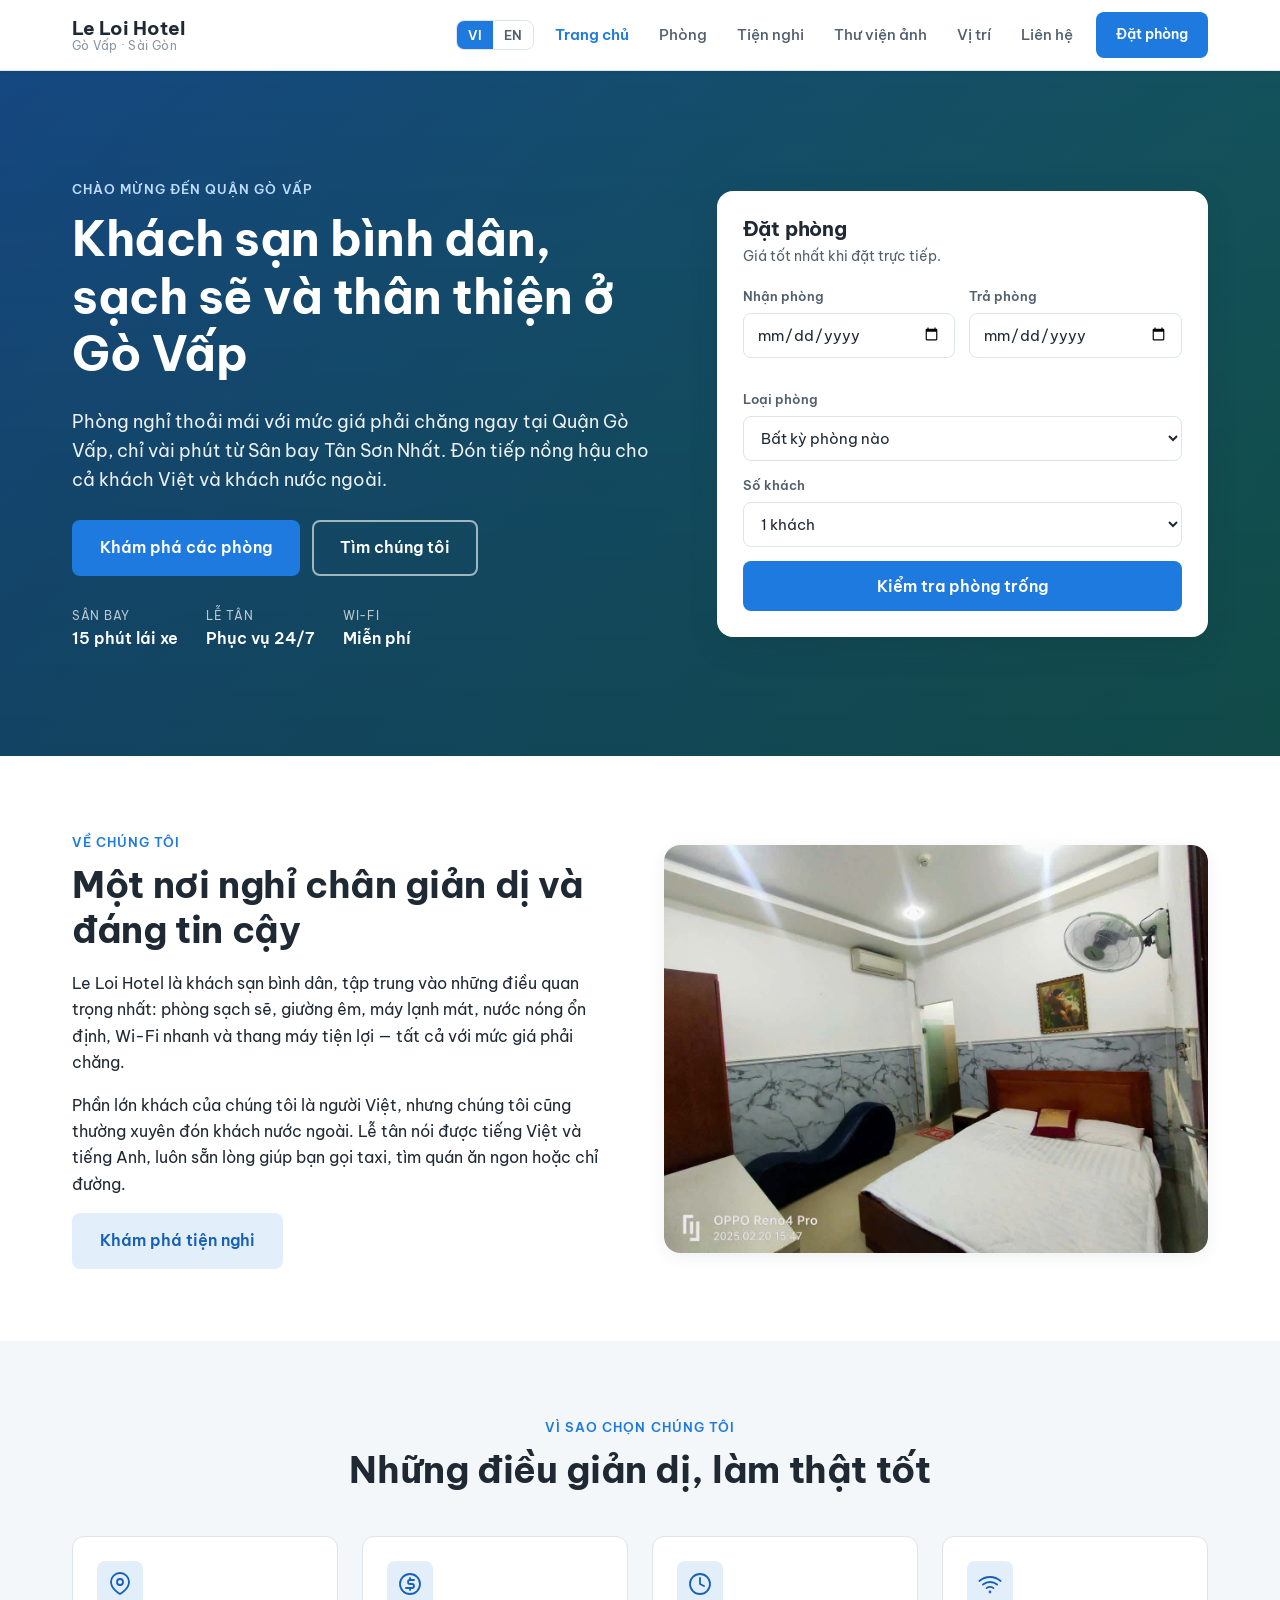
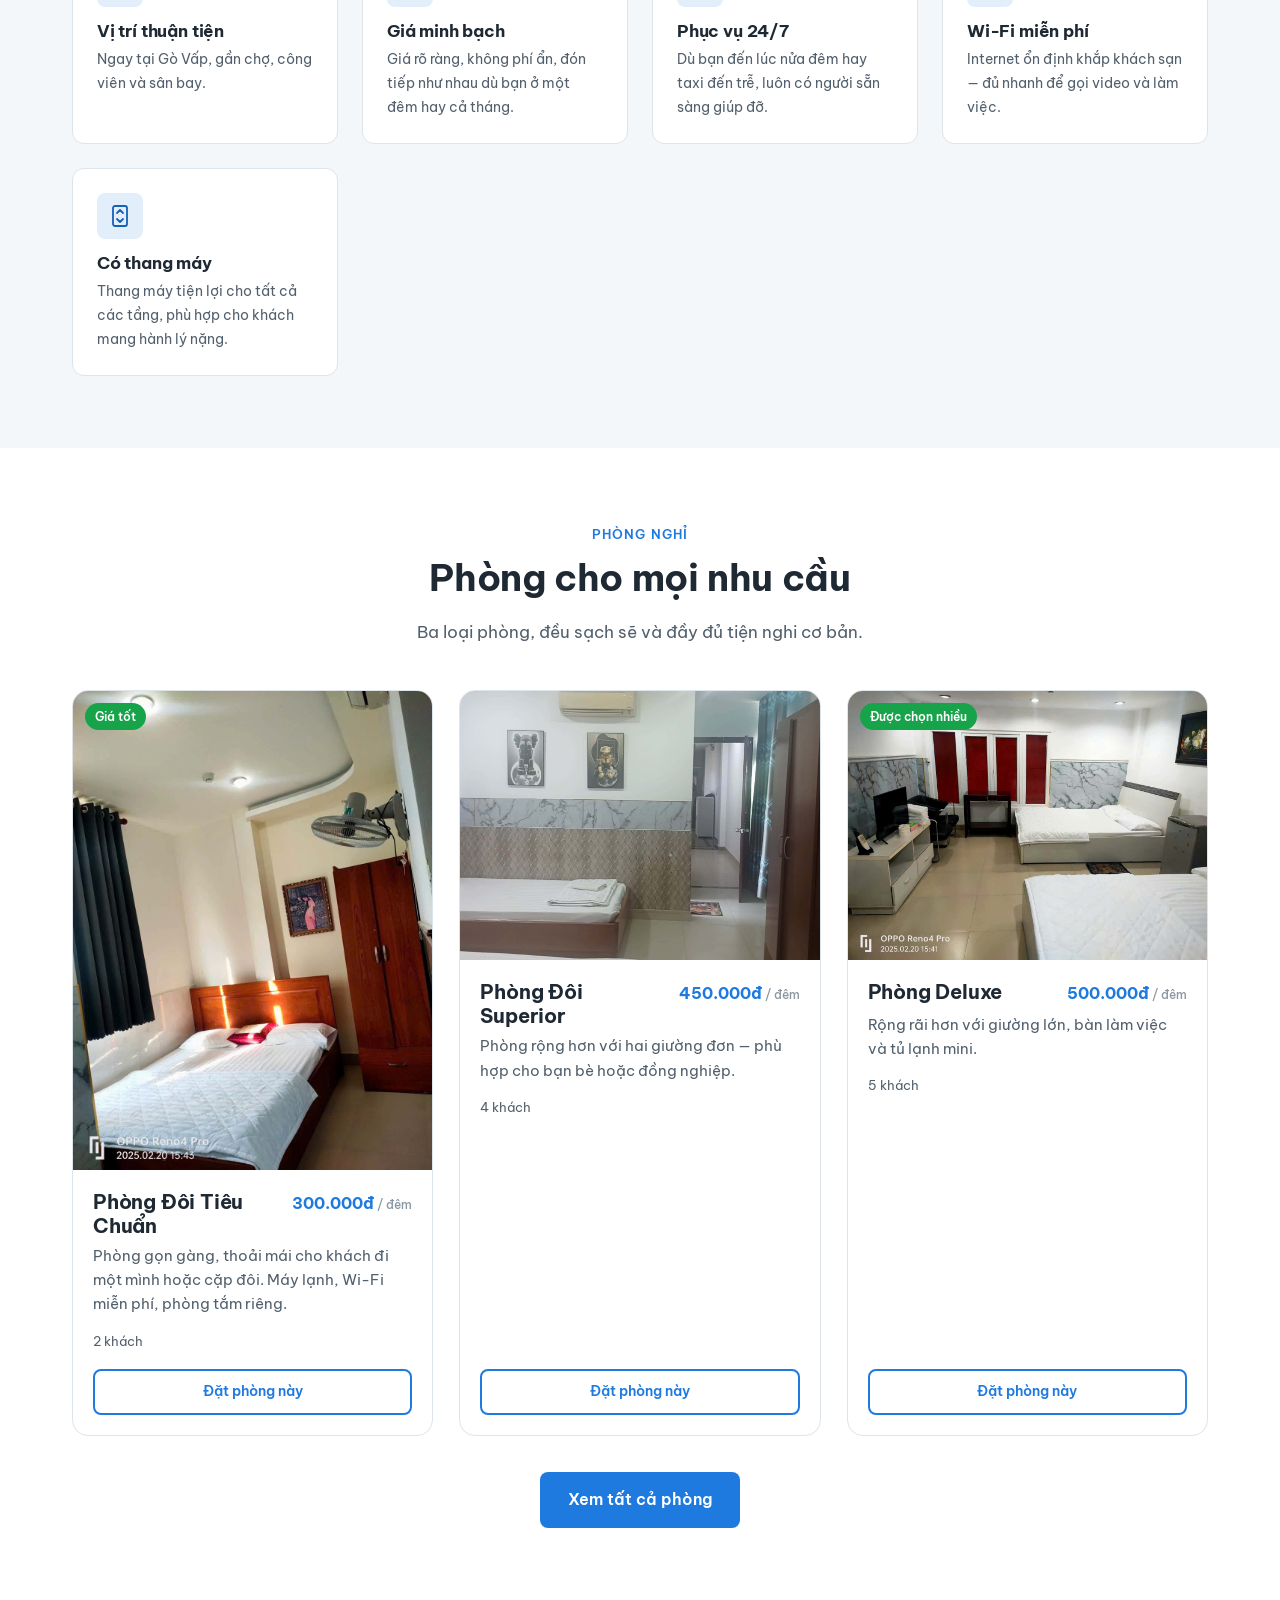
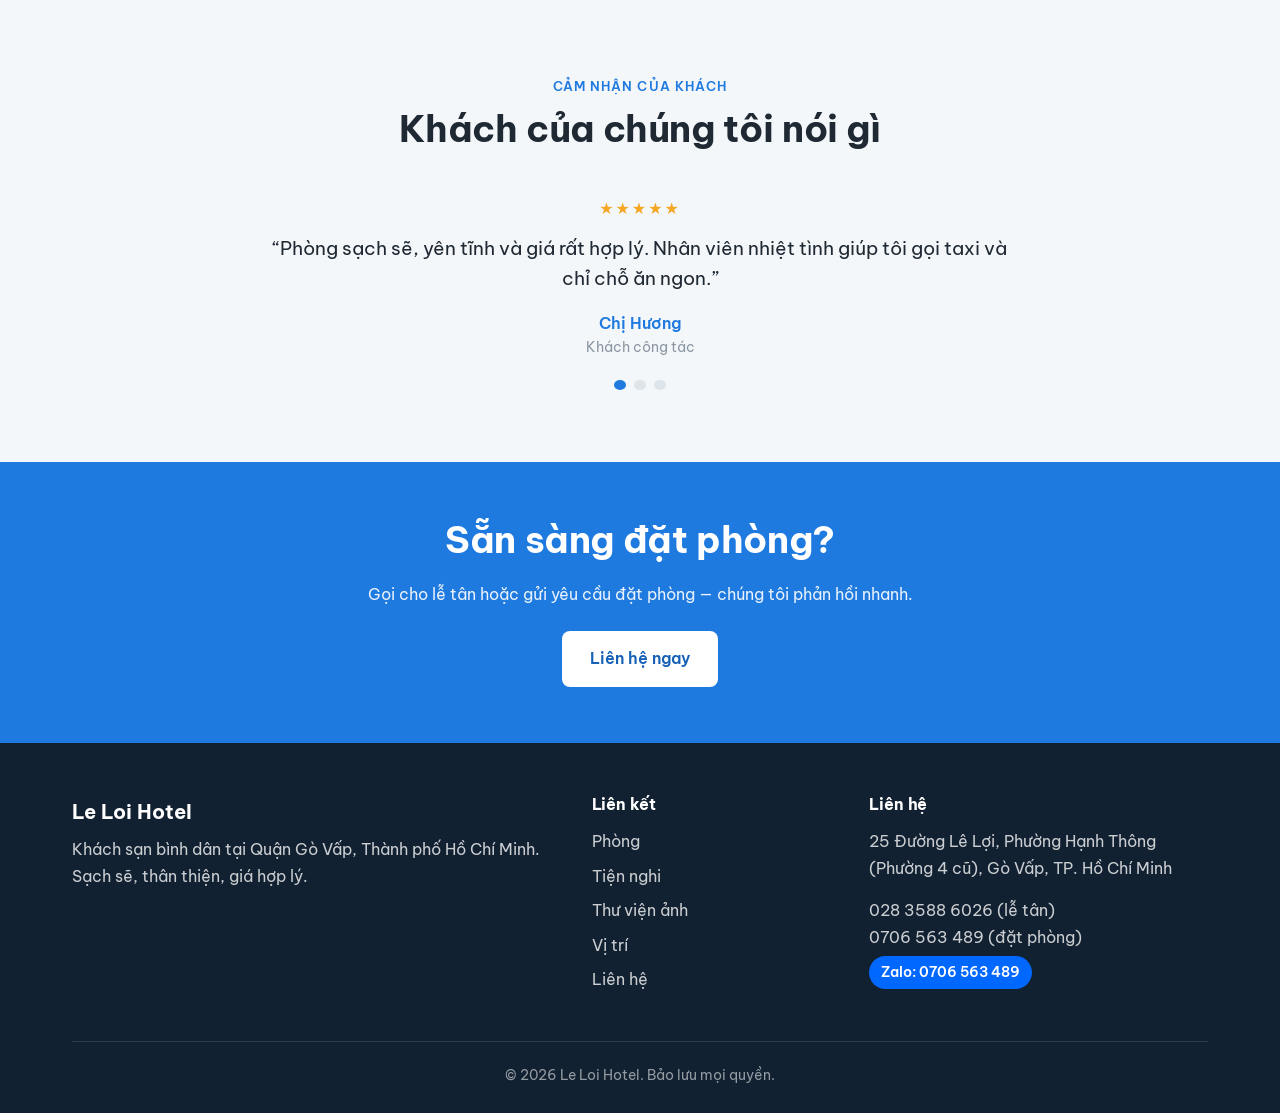
==== commit c4cac78d: "Add room photos to home page; remove empty gallery placeholders" ====
--- a/index.html
+++ b/index.html
@@ -117,9 +117,8 @@
           <a href="amenities.html" class="btn btn--ghost" data-i18n="btn.amenities">Khám phá tiện nghi</a>
         </div>
         <div class="welcome__image reveal">
-          <!-- PLACEHOLDER: replace with images/lobby.jpg -->
-          <div class="split__image" data-placeholder style="background:linear-gradient(135deg,#1f7ae0,#16a34a); display:grid; place-items:center; color:#fff; text-align:center; padding:20px;">
-            <span data-i18n="gal.placeholder">Ảnh sẽ được cập nhật</span>
+          <div class="split__image" style="overflow:hidden;">
+            <img src="images/96a55f16-1e61-4a62-a44d-4a5acb9797bd.jpeg" alt="Phòng nghỉ Le Loi Hotel" style="width:100%;height:100%;object-fit:cover;">
           </div>
         </div>
       </div>
@@ -173,7 +172,7 @@
       </div>
       <div class="card-grid">
         <article class="room-card reveal">
-          <div class="room-card__img" style="background:linear-gradient(135deg,#bcd9f5,#1f7ae0); display:grid; place-items:center;"><span style="color:#fff; font-size:0.85rem;" data-i18n="gal.placeholder">Ảnh sẽ được cập nhật</span><span class="room-card__badge" data-i18n="room.badgeValue">Giá tốt</span></div>
+          <div class="room-card__img"><img src="images/0e4d5ff3-4f43-43a6-987d-24e85d089cef.jpeg" alt="Phòng Đôi Tiêu Chuẩn" style="width:100%;height:100%;object-fit:cover;"><span class="room-card__badge" data-i18n="room.badgeValue">Giá tốt</span></div>
           <div class="room-card__body">
             <div class="room-card__title"><h3 data-i18n="room.std">Phòng Đôi Tiêu Chuẩn</h3><span class="room-card__price">300.000đ<small> <span data-i18n="room.perNight">/ đêm</span></small></span></div>
             <p class="room-card__desc" data-i18n="room.stdDesc">Phòng gọn gàng, thoải mái cho khách đi một mình hoặc cặp đôi. Máy lạnh, Wi-Fi miễn phí, phòng tắm riêng.</p>
@@ -182,7 +181,7 @@
           </div>
         </article>
         <article class="room-card reveal">
-          <div class="room-card__img" style="background:linear-gradient(135deg,#bcf5d2,#16a34a); display:grid; place-items:center;"><span style="color:#fff; font-size:0.85rem;" data-i18n="gal.placeholder">Ảnh sẽ được cập nhật</span></div>
+          <div class="room-card__img"><img src="images/47103183-7f18-4995-8cfc-9876e59dd72d.jpeg" alt="Phòng Đôi Superior" style="width:100%;height:100%;object-fit:cover;"></div>
           <div class="room-card__body">
             <div class="room-card__title"><h3 data-i18n="room.sup">Phòng Đôi Superior</h3><span class="room-card__price">450.000đ<small> <span data-i18n="room.perNight">/ đêm</span></small></span></div>
             <p class="room-card__desc" data-i18n="room.supDesc">Phòng rộng hơn với hai giường đơn — phù hợp cho bạn bè hoặc đồng nghiệp.</p>
@@ -191,7 +190,7 @@
           </div>
         </article>
         <article class="room-card reveal">
-          <div class="room-card__img" style="background:linear-gradient(135deg,#c7c4f5,#5b53d6); display:grid; place-items:center;"><span style="color:#fff; font-size:0.85rem;" data-i18n="gal.placeholder">Ảnh sẽ được cập nhật</span><span class="room-card__badge" data-i18n="room.badgePopular">Được chọn nhiều</span></div>
+          <div class="room-card__img"><img src="images/56a2ba44-d0be-487e-beaf-c883d0c51fb4.jpeg" alt="Phòng Deluxe" style="width:100%;height:100%;object-fit:cover;"><span class="room-card__badge" data-i18n="room.badgePopular">Được chọn nhiều</span></div>
           <div class="room-card__body">
             <div class="room-card__title"><h3 data-i18n="room.dlx">Phòng Deluxe</h3><span class="room-card__price">500.000đ<small> <span data-i18n="room.perNight">/ đêm</span></small></span></div>
             <p class="room-card__desc" data-i18n="room.dlxDesc">Rộng rãi hơn với giường lớn, bàn làm việc và tủ lạnh mini.</p>
